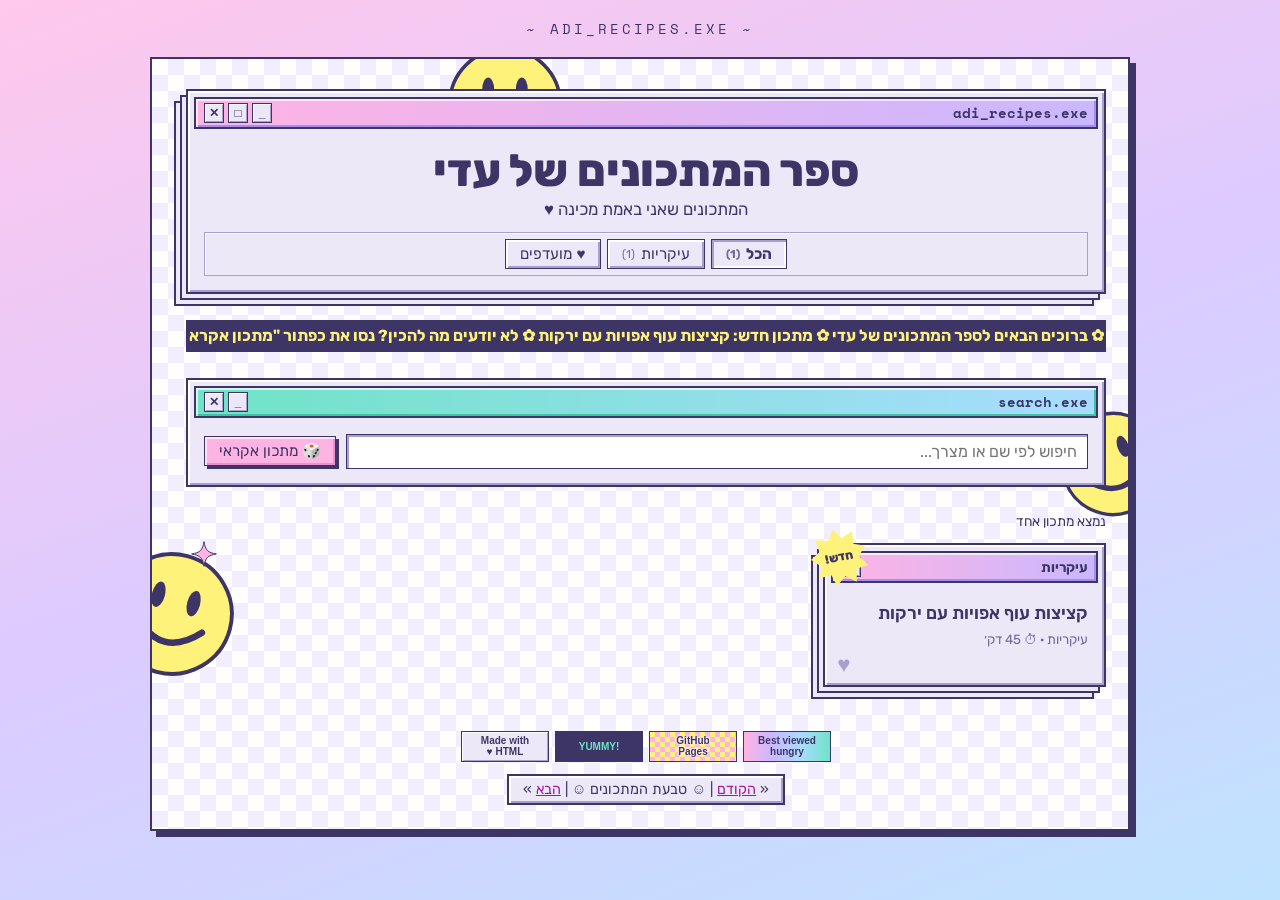
==== index.html @ 1f5fa483 "Initial recipe site: retro pastel style, search, categories, favorites Co-authored-by: Copilot <2235" ====
<!DOCTYPE html>
<html lang="he" dir="rtl">
<head>
<meta charset="UTF-8">
<meta name="viewport" content="width=device-width, initial-scale=1">
<title>ספר המתכונים של עדי</title>
<meta name="description" content="המתכונים שאני באמת מכינה">
<link rel="icon" href="data:image/svg+xml,<svg xmlns='http://www.w3.org/2000/svg' viewBox='0 0 100 100'><text y='.9em' font-size='90'>☺</text></svg>">
<link rel="preconnect" href="https://fonts.googleapis.com">
<link rel="preconnect" href="https://fonts.gstatic.com" crossorigin>
<link href="https://fonts.googleapis.com/css2?family=Space+Mono:wght@400;700&family=Rubik:wght@400;600;800&display=swap" rel="stylesheet">
<link rel="stylesheet" href="assets/style.css">
</head>
<body data-page="home">
<svg width="0" height="0" style="position:absolute" aria-hidden="true">
  <symbol id="smile" viewBox="0 0 100 100">
    <circle cx="50" cy="50" r="46" fill="#fff27a" stroke="#3d3566" stroke-width="3"/>
    <ellipse cx="36" cy="38" rx="5" ry="10" fill="#3d3566"/>
    <ellipse cx="64" cy="38" rx="5" ry="10" fill="#3d3566"/>
    <path d="M24 58 Q50 86 76 58" fill="none" stroke="#3d3566" stroke-width="5" stroke-linecap="round"/>
  </symbol>
  <symbol id="star4" viewBox="0 0 40 40"><path d="M20 1 C22 14 26 18 39 20 C26 22 22 26 20 39 C18 26 14 22 1 20 C14 18 18 14 20 1Z"/></symbol>
</svg>

<p class="page-title" dir="ltr">~ ADI_RECIPES.EXE ~</p>
<div class="desktop">
  <svg class="smiley s1" aria-hidden="true"><use href="#smile"/></svg>
  <svg class="smiley s2" aria-hidden="true"><use href="#smile"/></svg>
  <svg class="smiley s3" aria-hidden="true"><use href="#smile"/></svg>
  <svg class="star t1" aria-hidden="true"><use href="#star4"/></svg>
  <svg class="star t2" aria-hidden="true"><use href="#star4"/></svg>

  <header class="win stack site-header">
    <div class="titlebar"><span class="t" dir="ltr">adi_recipes.exe</span><div class="ctl" aria-hidden="true"><span>_</span><span>□</span><span>✕</span></div></div>
    <div class="content">
      <h1><a href="index.html">ספר המתכונים של עדי</a></h1>
      <p>המתכונים שאני באמת מכינה ♥</p>
      <nav class="menu" id="menu" aria-label="קטגוריות"></nav>
    </div>
  </header>

  <div class="marquee" id="marquee" aria-hidden="true"><span></span></div>

  <main>
    <div class="win">
      <div class="titlebar mint"><span class="t" dir="ltr">search.exe</span><div class="ctl" aria-hidden="true"><span>_</span><span>✕</span></div></div>
      <div class="content toolbar">
        <input type="search" id="search" placeholder="חיפוש לפי שם או מצרך..." aria-label="חיפוש מתכון">
        <button class="btn pink" id="random" type="button">🎲 מתכון אקראי</button>
      </div>
    </div>
    <p class="status" id="status" role="status"></p>
    <div class="grid" id="grid"></div>
  </main>

  <footer class="site-footer">
    <div class="buttons88" dir="ltr" aria-hidden="true">
      <div class="b88 a">Made with<br>♥ HTML</div>
      <div class="b88 b">YUMMY!</div>
      <div class="b88 c">GitHub<br>Pages</div>
      <div class="b88 d">Best viewed<br>hungry</div>
    </div>
    <div class="webring" id="webring"></div>
  </footer>
</div>

<script src="data/recipes.js"></script>
<script src="assets/app.js"></script>
</body>
</html>
---- assets/style.css ----
:root {
  --ink: #3d3566;
  --win: #ece8f7;
  --hi: #ffffff;
  --lo: #a99fcf;
  --pink: #ffb3e3;
  --pink-d: #ee8fd0;
  --lav: #c9b8ff;
  --lav-d: #a48ff0;
  --mint: #6fe3c6;
  --mint-d: #3fc4a3;
  --sky: #a9dcff;
  --sun: #fff27a;
  --sun-d: #e6d43a;
  --hot: #ff5fc8;
  --line: 2px solid var(--ink);
  --bevel: inset 2px 2px 0 var(--hi), inset -2px -2px 0 var(--lo);
  --bevel-in: inset 2px 2px 0 var(--lo), inset -2px -2px 0 var(--hi);
}

* { box-sizing: border-box; }

body {
  margin: 0;
  color: var(--ink);
  font-family: "Rubik", sans-serif;
  background: linear-gradient(160deg, #ffc8ec, #dccbff 50%, #bfe3ff) fixed;
  overflow-x: hidden;
}

a { color: #a0179a; }
button { font-family: inherit; }

.page-title, [dir="ltr"], .b88 { font-family: "Space Mono", monospace; }
.page-title { text-align: center; color: var(--ink); letter-spacing: 3px; margin: 18px 0 0; font-size: .9em; }

.desktop {
  position: relative; max-width: 980px; margin: 18px auto 30px; padding: 30px 22px 10px 34px;
  background: repeating-conic-gradient(#f3eeff 0 25%, #ffffff 0 50%) 0 0 / 32px 32px;
  border: var(--line);
  box-shadow: 6px 6px 0 var(--ink);
  overflow: hidden;
}

/* decorations */
.smiley { position: absolute; z-index: 0; pointer-events: none; }
.smiley.s1 { width: 120px; top: -30px; left: 30%; }
.smiley.s2 { width: 110px; top: 330px; right: -40px; transform: rotate(-20deg); }
.smiley.s3 { width: 130px; bottom: 140px; left: -45px; transform: rotate(15deg); }
.star { position: absolute; z-index: 0; pointer-events: none; fill: var(--sun); stroke: var(--ink); stroke-width: 1.5px; }
.star.t1 { width: 38px; top: 14px; right: 6%; }
.star.t2 { width: 26px; top: 420px; left: 4%; fill: var(--pink); }

/* windows */
.win {
  position: relative; z-index: 1; background: var(--win); border: var(--line);
  box-shadow: var(--bevel); margin-bottom: 26px;
}
.win.stack {
  box-shadow: var(--bevel),
    -6px 6px 0 -2px var(--win), -6px 6px 0 0 var(--ink),
    -12px 12px 0 -2px var(--win), -12px 12px 0 0 var(--ink);
}
.titlebar {
  display: flex; align-items: center; gap: 6px; margin: 6px; padding: 4px 8px; min-height: 28px;
  background: linear-gradient(90deg, var(--pink), var(--lav));
  border: var(--line);
  box-shadow: inset 2px 2px 0 rgba(255,255,255,.7), inset -2px -2px 0 var(--lav-d);
  font-weight: bold; font-size: .85em;
}
.titlebar.mint { background: linear-gradient(90deg, var(--mint), var(--sky)); box-shadow: inset 2px 2px 0 rgba(255,255,255,.7), inset -2px -2px 0 var(--mint-d); }
.titlebar.sun { background: linear-gradient(90deg, var(--sun), var(--pink)); box-shadow: inset 2px 2px 0 rgba(255,255,255,.7), inset -2px -2px 0 var(--sun-d); }
.titlebar .t { flex: 1; overflow: hidden; white-space: nowrap; text-overflow: ellipsis; text-align: right; }
.ctl { display: flex; gap: 4px; }
.ctl span {
  width: 20px; height: 20px; display: flex; align-items: center; justify-content: center;
  background: var(--win); border: 1.5px solid var(--ink);
  font: bold 12px/1 Arial, sans-serif; box-shadow: inset 1px 1px 0 #fff, inset -1px -1px 0 var(--lo);
}
.content { padding: 10px 16px 16px; }

/* header */
.site-header .content { text-align: center; padding-top: 4px; }
.site-header h1 { margin: 6px 0 2px; font: 800 2.8em/1.15 "Rubik", sans-serif; }
.site-header h1 a { color: inherit; text-decoration: none; }
.site-header p { margin: 0 0 12px; font-size: 1.05em; }
.site-header.compact h1 { font-size: 1.9em; }
.site-header.compact p { display: none; }

nav.menu {
  display: flex; gap: 6px; flex-wrap: wrap; justify-content: center;
  padding: 6px; border: 1.5px solid var(--lo); box-shadow: inset 1px 1px 0 #fff;
}

/* buttons */
.btn, nav.menu a {
  font-size: .95em; color: var(--ink); text-decoration: none; cursor: pointer;
  padding: 5px 14px; background: var(--win); border: 1.5px solid var(--ink);
  box-shadow: var(--bevel); display: inline-flex; align-items: center; gap: 6px;
}
nav.menu a.on, nav.menu a[aria-current], .btn:active, .btn[aria-pressed="true"] {
  box-shadow: var(--bevel-in); font-weight: bold;
}
nav.menu a .count { font-size: .75em; opacity: .7; }
.btn.pink { background: var(--pink); box-shadow: inset 2px 2px 0 #ffe0f4, inset -2px -2px 0 var(--pink-d), 3px 3px 0 var(--ink); }
.btn.mint { background: var(--mint); box-shadow: inset 2px 2px 0 #c9fbee, inset -2px -2px 0 var(--mint-d), 3px 3px 0 var(--ink); }
.btn.sun  { background: var(--sun);  box-shadow: inset 2px 2px 0 #fffbd0, inset -2px -2px 0 var(--sun-d),  3px 3px 0 var(--ink); }
.btn.pink:active, .btn.mint:active, .btn.sun:active { transform: translate(2px, 2px); box-shadow: 1px 1px 0 var(--ink); }
.btn[aria-pressed="true"].mint { background: var(--sun); }
.btn:disabled { opacity: .5; cursor: not-allowed; }
.btn:focus-visible, nav.menu a:focus-visible, .card a:focus-visible { outline: 3px dashed var(--hot); outline-offset: 2px; }

/* marquee */
.marquee {
  position: relative; z-index: 1; height: 2em; overflow: hidden; white-space: nowrap; margin-bottom: 26px;
  background: var(--ink); color: var(--sun); border: var(--line); font-weight: bold;
}
.marquee span { position: absolute; top: .3em; animation: scroll 20s linear infinite; }
@keyframes scroll { from { left: 0; transform: translateX(-100%); } to { left: 100%; transform: translateX(0); } }

/* toolbar */
.toolbar { display: flex; gap: 10px; flex-wrap: wrap; align-items: center; }
.toolbar input {
  flex: 1; min-width: 180px; padding: 7px 10px; font: inherit; background: #fff; color: var(--ink);
  border: 1.5px solid var(--ink); box-shadow: inset 2px 2px 0 var(--lo);
}
.status { margin: 0 0 14px; font-size: .85em; }

/* cards */
.grid { display: grid; grid-template-columns: repeat(auto-fill, minmax(220px, 1fr)); gap: 22px 18px; margin-bottom: 26px; }
.grid .win { margin: 0 0 12px 12px; }
.card .content { min-height: 96px; position: relative; padding-bottom: 34px; }
.card h3 { margin: 4px 0 6px; font: 600 1.1em "Rubik", sans-serif; }
.card h3 a { color: inherit; text-decoration: none; }
.card h3 a::after { content: ""; position: absolute; inset: 0; z-index: 1; }
.card:hover .titlebar { filter: saturate(1.4); }
.card small { color: #6f6699; }
.card.checker .content {
  background: repeating-conic-gradient(var(--pink) 0 25%, var(--mint) 0 50%) 0 0 / 24px 24px;
  margin: 0 6px 6px; border: 1.5px solid var(--ink);
}
.card.checker .content h3, .card.checker .content small { background: #fff; padding: 0 4px; display: inline-block; }
.badge-new {
  position: absolute; top: -16px; left: -14px; z-index: 3; width: 56px; height: 56px;
  display: flex; align-items: center; justify-content: center; transform: rotate(-12deg);
  background: var(--sun); color: var(--ink); font: 800 .75em "Rubik", sans-serif;
  clip-path: polygon(50% 0, 61% 18%, 82% 10%, 80% 32%, 100% 40%, 85% 55%, 98% 75%, 76% 77%, 72% 100%, 54% 86%, 36% 100%, 30% 79%, 8% 80%, 16% 60%, 0 45%, 18% 34%, 14% 12%, 36% 18%);
}
.fav {
  position: absolute; bottom: 4px; left: 8px; z-index: 2; cursor: pointer; font-size: 1.4em; line-height: 1;
  background: none; border: none; color: var(--lo); padding: 4px;
}
.fav[aria-pressed="true"] { color: var(--hot); text-shadow: 0 0 6px var(--pink); }

.empty { text-align: center; padding: 20px; }

/* recipe page */
.recipe h2 { margin: 4px 0 8px; font: 800 1.7em/1.2 "Rubik", sans-serif; }
.recipe-meta { display: flex; gap: 8px; flex-wrap: wrap; margin: 4px 0 12px; }
.recipe-meta span, .recipe-meta a { background: #fff; border: 1.5px solid var(--ink); padding: 2px 10px; font-size: .9em; }
.recipe-actions { display: flex; gap: 10px; flex-wrap: wrap; margin-bottom: 16px; }
.recipe-body { display: grid; grid-template-columns: 1fr 1.4fr; gap: 18px; align-items: start; }
.panel { background: #fff; border: 1.5px solid var(--ink); box-shadow: inset 2px 2px 0 var(--lo); padding: 12px 14px; }
.panel h4 {
  margin: 0 0 10px; padding: 2px 10px; display: inline-block; border: 1.5px solid var(--ink);
  background: var(--mint); box-shadow: 2px 2px 0 var(--ink);
}
.panel.steps h4 { background: var(--pink); }
.panel h5 { margin: 12px 0 4px; font-size: .9em; color: #6f6699; }
.panel h5:first-of-type { margin-top: 0; }
.panel ul { list-style: none; padding: 0; margin: 0; }
.panel li label { display: flex; gap: 8px; align-items: flex-start; padding: 5px 0; cursor: pointer; font-family: "Rubik", sans-serif; }
.panel li input { accent-color: var(--hot); width: 18px; height: 18px; margin: 2px 0 0; flex: none; }
.panel li input:checked + span { text-decoration: line-through; color: var(--lo); }
.panel ol { padding-inline-start: 24px; margin: 0; font-family: "Rubik", sans-serif; line-height: 1.6; }
.panel ol li { margin-bottom: 10px; }
.panel ol li::marker { color: var(--hot); font-weight: 800; }
.panel .reset { margin-top: 10px; font-size: .8em; }
.src { margin-top: 14px; font-size: .9em; }

/* footer */
.site-footer { position: relative; z-index: 1; text-align: center; padding: 6px 0 14px; font-size: .9em; }
.buttons88 { display: flex; gap: 6px; justify-content: center; flex-wrap: wrap; margin-bottom: 12px; }
.b88 {
  width: 88px; height: 31px; border: 1.5px solid var(--ink); font: bold 10px Verdana, sans-serif;
  display: flex; align-items: center; justify-content: center; text-align: center; line-height: 1.1; color: var(--ink);
}
.b88.a { background: var(--win); box-shadow: inset 1px 1px 0 #fff, inset -1px -1px 0 var(--lo); }
.b88.b { background: var(--ink); color: var(--mint); animation: blink 1s steps(2) infinite; }
.b88.c { background: repeating-conic-gradient(var(--pink) 0 25%, var(--sun) 0 50%) 0 0 / 10px 10px; text-shadow: 0 0 3px #fff, 0 0 3px #fff; }
.b88.d { background: linear-gradient(90deg, var(--pink), var(--lav), var(--sky), var(--mint)); }
@keyframes blink { 50% { color: var(--pink); } }
.webring { display: inline-block; background: var(--win); border: var(--line); box-shadow: var(--bevel); padding: 5px 14px; }

/* cursor trail */
.sparkle { position: fixed; pointer-events: none; z-index: 99; font-size: 16px; animation: fade .8s forwards; }
@keyframes fade { to { opacity: 0; transform: translateY(18px) scale(.4); } }

@media (max-width: 640px) {
  .desktop { margin: 0; border: none; box-shadow: none; padding: 20px 12px 6px 24px; }
  .page-title { display: none; }
  .recipe-body { grid-template-columns: 1fr; }
  .site-header h1 { font-size: 2em; }
  .site-header.compact h1 { font-size: 1.5em; }
  .smiley.s1 { width: 80px; top: -20px; left: 4%; }
  .smiley.s2, .smiley.s3, .star.t2 { display: none; }
}

@media (prefers-reduced-motion: reduce) {
  .marquee span { animation: none; position: static; display: block; text-align: center; }
  .b88.b { animation: none; }
}

@media print {
  body { background: #fff; }
  .desktop { border: none; box-shadow: none; background: none; padding: 0; }
  .smiley, .star, .marquee, .site-header, .site-footer, .recipe-actions, .page-title, .ctl, .reset { display: none !important; }
  .win, .win.stack { box-shadow: none; }
}
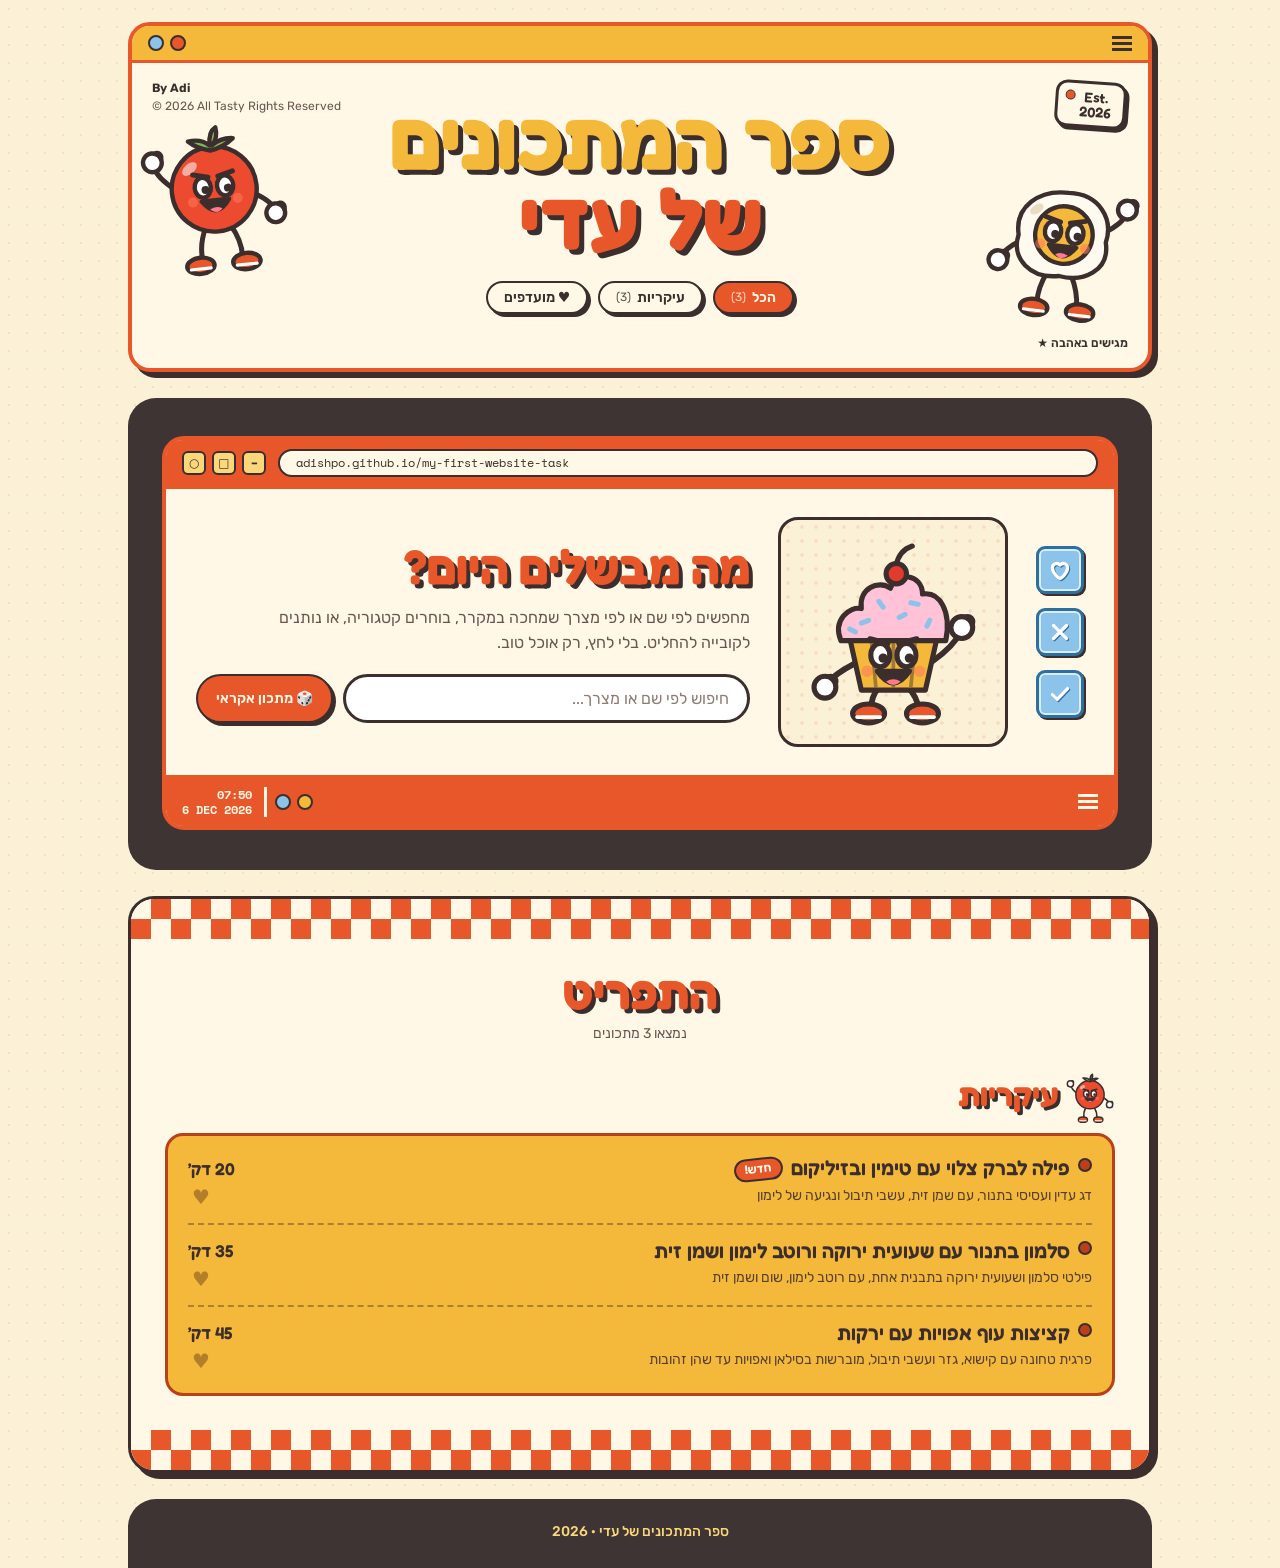
==== commit c3d881cb: "Redesign the site in a retro diner style New palette (cream, orange, mustard, sky blue), rounded win" ====
--- a/index.html
+++ b/index.html
@@ -5,62 +5,79 @@
 <meta name="viewport" content="width=device-width, initial-scale=1">
 <title>ספר המתכונים של עדי</title>
 <meta name="description" content="המתכונים שאני באמת מכינה">
-<link rel="icon" href="data:image/svg+xml,<svg xmlns='http://www.w3.org/2000/svg' viewBox='0 0 100 100'><text y='.9em' font-size='90'>☺</text></svg>">
+<link rel="icon" href="data:image/svg+xml,<svg xmlns='http://www.w3.org/2000/svg' viewBox='0 0 100 100'><text y='.9em' font-size='90'>🍅</text></svg>">
 <link rel="preconnect" href="https://fonts.googleapis.com">
 <link rel="preconnect" href="https://fonts.gstatic.com" crossorigin>
-<link href="https://fonts.googleapis.com/css2?family=Space+Mono:wght@400;700&family=Rubik:wght@400;600;800&display=swap" rel="stylesheet">
+<link href="https://fonts.googleapis.com/css2?family=Fredoka:wght@500;600;700&family=Rubik:wght@400;500;600;700&family=Space+Mono:wght@400;700&display=swap" rel="stylesheet">
 <link rel="stylesheet" href="assets/style.css">
 </head>
 <body data-page="home">
-<svg width="0" height="0" style="position:absolute" aria-hidden="true">
-  <symbol id="smile" viewBox="0 0 100 100">
-    <circle cx="50" cy="50" r="46" fill="#fff27a" stroke="#3d3566" stroke-width="3"/>
-    <ellipse cx="36" cy="38" rx="5" ry="10" fill="#3d3566"/>
-    <ellipse cx="64" cy="38" rx="5" ry="10" fill="#3d3566"/>
-    <path d="M24 58 Q50 86 76 58" fill="none" stroke="#3d3566" stroke-width="5" stroke-linecap="round"/>
-  </symbol>
-  <symbol id="star4" viewBox="0 0 40 40"><path d="M20 1 C22 14 26 18 39 20 C26 22 22 26 20 39 C18 26 14 22 1 20 C14 18 18 14 20 1Z"/></symbol>
-</svg>
+<div class="page">
 
-<p class="page-title" dir="ltr">~ ADI_RECIPES.EXE ~</p>
-<div class="desktop">
-  <svg class="smiley s1" aria-hidden="true"><use href="#smile"/></svg>
-  <svg class="smiley s2" aria-hidden="true"><use href="#smile"/></svg>
-  <svg class="smiley s3" aria-hidden="true"><use href="#smile"/></svg>
-  <svg class="star t1" aria-hidden="true"><use href="#star4"/></svg>
-  <svg class="star t2" aria-hidden="true"><use href="#star4"/></svg>
-
-  <header class="win stack site-header">
-    <div class="titlebar"><span class="t" dir="ltr">adi_recipes.exe</span><div class="ctl" aria-hidden="true"><span>_</span><span>□</span><span>✕</span></div></div>
-    <div class="content">
-      <h1><a href="index.html">ספר המתכונים של עדי</a></h1>
-      <p>המתכונים שאני באמת מכינה ♥</p>
+  <header class="window site-header">
+    <div class="win-bar">
+      <span class="burger" aria-hidden="true"></span>
+      <span class="dots" aria-hidden="true"><i></i><i></i></span>
+    </div>
+    <div class="masthead">
+      <p class="corner tl" dir="ltr"><b>By Adi</b><br>© 2026 All Tasty Rights Reserved</p>
+      <div class="badge-box" dir="ltr" aria-hidden="true">Est.<br>2026</div>
+      <h1 class="brand"><a href="index.html"><span class="t1">ספר המתכונים</span><span class="t2">של עדי</span></a></h1>
       <nav class="menu" id="menu" aria-label="קטגוריות"></nav>
+      <p class="corner br">מגישים באהבה ★</p>
     </div>
   </header>
 
-  <div class="marquee" id="marquee" aria-hidden="true"><span></span></div>
-
-  <main>
-    <div class="win">
-      <div class="titlebar mint"><span class="t" dir="ltr">search.exe</span><div class="ctl" aria-hidden="true"><span>_</span><span>✕</span></div></div>
-      <div class="content toolbar">
-        <input type="search" id="search" placeholder="חיפוש לפי שם או מצרך..." aria-label="חיפוש מתכון">
-        <button class="btn pink" id="random" type="button">🎲 מתכון אקראי</button>
+  <section class="band-dark" aria-label="חיפוש">
+    <div class="window">
+      <div class="win-bar orange">
+        <span class="pill-url" dir="ltr">adishpo.github.io/my-first-website-task</span>
+        <span class="sq" aria-hidden="true"><i>–</i><i>□</i><i>○</i></span>
+      </div>
+      <div class="hero">
+        <div class="tools">
+          <button class="tool" id="tool-favs" type="button" title="המועדפים שלי" aria-label="המועדפים שלי">
+            <svg viewBox="0 0 24 24" aria-hidden="true"><path d="M12 20s-7-4.4-7-10a4 4 0 0 1 7-2.6A4 4 0 0 1 19 10c0 5.6-7 10-7 10Z"/></svg>
+          </button>
+          <button class="tool" id="tool-clear" type="button" title="ניקוי החיפוש" aria-label="ניקוי החיפוש">
+            <svg viewBox="0 0 24 24" aria-hidden="true"><path d="M6 6l12 12M18 6L6 18"/></svg>
+          </button>
+          <button class="tool" id="tool-all" type="button" title="כל המתכונים" aria-label="כל המתכונים">
+            <svg viewBox="0 0 24 24" aria-hidden="true"><path d="M5 12.5l4.5 4.5L19 7"/></svg>
+          </button>
+        </div>
+        <div class="hero-pic" id="hero-pic"></div>
+        <div class="hero-text">
+          <h2 class="t-1">מה מבשלים היום?</h2>
+          <p>מחפשים לפי שם או לפי מצרך שמחכה במקרר, בוחרים קטגוריה, או נותנים לקובייה להחליט. בלי לחץ, רק אוכל טוב.</p>
+          <div class="search-row">
+            <input type="search" id="search" placeholder="חיפוש לפי שם או מצרך..." aria-label="חיפוש מתכון">
+            <button class="pill-btn orange" id="random" type="button">🎲 מתכון אקראי</button>
+          </div>
+        </div>
+      </div>
+      <div class="win-foot">
+        <span class="burger" aria-hidden="true"></span>
+        <span class="dots" aria-hidden="true"><i></i><i></i></span>
+        <span class="clock" id="clock" dir="ltr"></span>
       </div>
     </div>
-    <p class="status" id="status" role="status"></p>
-    <div class="grid" id="grid"></div>
-  </main>
+  </section>
+
+  <section class="menu-sheet" aria-label="המתכונים">
+    <div class="checker" aria-hidden="true"></div>
+    <div class="menu-body">
+      <div class="menu-head">
+        <h2 class="t-1">התפריט</h2>
+        <p class="status" id="status" role="status"></p>
+      </div>
+      <div class="menu-cols" id="grid"></div>
+    </div>
+    <div class="checker" aria-hidden="true"></div>
+  </section>
 
   <footer class="site-footer">
-    <div class="buttons88" dir="ltr" aria-hidden="true">
-      <div class="b88 a">Made with<br>♥ HTML</div>
-      <div class="b88 b">YUMMY!</div>
-      <div class="b88 c">GitHub<br>Pages</div>
-      <div class="b88 d">Best viewed<br>hungry</div>
-    </div>
-    <div class="webring" id="webring"></div>
+    <p class="foot-note">ספר המתכונים של עדי · 2026</p>
   </footer>
 </div>
 
--- a/assets/style.css
+++ b/assets/style.css
@@ -1,219 +1,348 @@
 :root {
-  --ink: #3d3566;
-  --win: #ece8f7;
-  --hi: #ffffff;
-  --lo: #a99fcf;
-  --pink: #ffb3e3;
-  --pink-d: #ee8fd0;
-  --lav: #c9b8ff;
-  --lav-d: #a48ff0;
-  --mint: #6fe3c6;
-  --mint-d: #3fc4a3;
-  --sky: #a9dcff;
-  --sun: #fff27a;
-  --sun-d: #e6d43a;
-  --hot: #ff5fc8;
-  --line: 2px solid var(--ink);
-  --bevel: inset 2px 2px 0 var(--hi), inset -2px -2px 0 var(--lo);
-  --bevel-in: inset 2px 2px 0 var(--lo), inset -2px -2px 0 var(--hi);
+  /* color */
+  --cream: #fbf1d7;
+  --paper: #fff8e7;
+  --ink: #3b2e2c;
+  --brown: #3d3433;
+  --muted: #6b5550;
+  --orange: #e8572a;
+  --orange-d: #b9401b;
+  --mustard: #f4b83a;
+  --mustard-l: #fbd77b;
+  --sky: #8cc3ea;
+  --sky-d: #2f6f9f;
+  --red: #e23b2e;
+
+  /* typefaces */
+  --display: "Fredoka", "Rubik", sans-serif;   /* headings */
+  --body: "Rubik", system-ui, sans-serif;      /* text and UI */
+  --mono: "Space Mono", ui-monospace, monospace; /* decorative Latin only */
+
+  /* type scale — every size on the site comes from here (16px base) */
+  --fs-brand: clamp(2.75rem, 7vw, 5.25rem); /* site name on the home page */
+  --fs-1: clamp(2rem, 4.5vw, 3rem);        /* page / top section titles */
+  --fs-2: clamp(1.5rem, 3vw, 2rem);        /* section titles */
+  --fs-3: 1.25rem;                         /* item titles (dish names) */
+  --fs-4: 1.0625rem;                       /* small headings, emphasis */
+  --fs-body: 1rem;                         /* reading text */
+  --fs-sm: .875rem;                        /* secondary text, buttons, labels */
+  --fs-xs: .75rem;                         /* captions, decorative chrome */
+
+  --lh-tight: 1.1;
+  --lh-head: 1.2;
+  --lh-body: 1.6;
+  --lh-sm: 1.5;
 }
 
 * { box-sizing: border-box; }
+
+html { -webkit-text-size-adjust: 100%; }
 
 body {
   margin: 0;
   color: var(--ink);
-  font-family: "Rubik", sans-serif;
-  background: linear-gradient(160deg, #ffc8ec, #dccbff 50%, #bfe3ff) fixed;
+  font: 400 var(--fs-body)/var(--lh-body) var(--body);
+  background: var(--cream) radial-gradient(rgba(232, 87, 42, .12) 1.2px, transparent 1.5px) 0 0 / 18px 18px;
   overflow-x: hidden;
 }
 
-a { color: #a0179a; }
-button { font-family: inherit; }
-
-.page-title, [dir="ltr"], .b88 { font-family: "Space Mono", monospace; }
-.page-title { text-align: center; color: var(--ink); letter-spacing: 3px; margin: 18px 0 0; font-size: .9em; }
-
-.desktop {
-  position: relative; max-width: 980px; margin: 18px auto 30px; padding: 30px 22px 10px 34px;
-  background: repeating-conic-gradient(#f3eeff 0 25%, #ffffff 0 50%) 0 0 / 32px 32px;
-  border: var(--line);
+h1, h2, h3, h4 { margin: 0; font-family: var(--display); font-weight: 700; line-height: var(--lh-head); text-wrap: balance; }
+p { margin: 0; text-wrap: pretty; }
+a { color: var(--orange-d); }
+button, input { font: inherit; }
+a:focus-visible, button:focus-visible, input:focus-visible { outline: 3px dashed var(--orange-d); outline-offset: 3px; }
+
+.page { max-width: 1060px; margin: 0 auto; padding: 22px 18px 0; }
+
+/* heading levels — one look per level, used everywhere */
+.t-1 { font-size: var(--fs-1); line-height: var(--lh-tight); color: var(--orange); text-shadow: 4px 4px 0 var(--ink); }
+.t-2 { font-size: var(--fs-2); line-height: var(--lh-tight); color: var(--orange); text-shadow: 3px 3px 0 var(--ink); }
+.t-3 { font-size: var(--fs-3); font-weight: 600; color: var(--ink); }
+.t-4 { font-size: var(--fs-4); font-weight: 600; color: var(--ink); }
+
+/* ---------- shared pieces ---------- */
+.window {
+  position: relative; background: var(--paper);
+  border: 4px solid var(--orange); border-radius: 22px;
   box-shadow: 6px 6px 0 var(--ink);
-  overflow: hidden;
-}
-
-/* decorations */
-.smiley { position: absolute; z-index: 0; pointer-events: none; }
-.smiley.s1 { width: 120px; top: -30px; left: 30%; }
-.smiley.s2 { width: 110px; top: 330px; right: -40px; transform: rotate(-20deg); }
-.smiley.s3 { width: 130px; bottom: 140px; left: -45px; transform: rotate(15deg); }
-.star { position: absolute; z-index: 0; pointer-events: none; fill: var(--sun); stroke: var(--ink); stroke-width: 1.5px; }
-.star.t1 { width: 38px; top: 14px; right: 6%; }
-.star.t2 { width: 26px; top: 420px; left: 4%; fill: var(--pink); }
-
-/* windows */
-.win {
-  position: relative; z-index: 1; background: var(--win); border: var(--line);
-  box-shadow: var(--bevel); margin-bottom: 26px;
-}
-.win.stack {
-  box-shadow: var(--bevel),
-    -6px 6px 0 -2px var(--win), -6px 6px 0 0 var(--ink),
-    -12px 12px 0 -2px var(--win), -12px 12px 0 0 var(--ink);
-}
-.titlebar {
-  display: flex; align-items: center; gap: 6px; margin: 6px; padding: 4px 8px; min-height: 28px;
-  background: linear-gradient(90deg, var(--pink), var(--lav));
-  border: var(--line);
-  box-shadow: inset 2px 2px 0 rgba(255,255,255,.7), inset -2px -2px 0 var(--lav-d);
-  font-weight: bold; font-size: .85em;
-}
-.titlebar.mint { background: linear-gradient(90deg, var(--mint), var(--sky)); box-shadow: inset 2px 2px 0 rgba(255,255,255,.7), inset -2px -2px 0 var(--mint-d); }
-.titlebar.sun { background: linear-gradient(90deg, var(--sun), var(--pink)); box-shadow: inset 2px 2px 0 rgba(255,255,255,.7), inset -2px -2px 0 var(--sun-d); }
-.titlebar .t { flex: 1; overflow: hidden; white-space: nowrap; text-overflow: ellipsis; text-align: right; }
-.ctl { display: flex; gap: 4px; }
-.ctl span {
-  width: 20px; height: 20px; display: flex; align-items: center; justify-content: center;
-  background: var(--win); border: 1.5px solid var(--ink);
-  font: bold 12px/1 Arial, sans-serif; box-shadow: inset 1px 1px 0 #fff, inset -1px -1px 0 var(--lo);
-}
-.content { padding: 10px 16px 16px; }
-
-/* header */
-.site-header .content { text-align: center; padding-top: 4px; }
-.site-header h1 { margin: 6px 0 2px; font: 800 2.8em/1.15 "Rubik", sans-serif; }
-.site-header h1 a { color: inherit; text-decoration: none; }
-.site-header p { margin: 0 0 12px; font-size: 1.05em; }
-.site-header.compact h1 { font-size: 1.9em; }
-.site-header.compact p { display: none; }
-
-nav.menu {
-  display: flex; gap: 6px; flex-wrap: wrap; justify-content: center;
-  padding: 6px; border: 1.5px solid var(--lo); box-shadow: inset 1px 1px 0 #fff;
-}
-
-/* buttons */
-.btn, nav.menu a {
-  font-size: .95em; color: var(--ink); text-decoration: none; cursor: pointer;
-  padding: 5px 14px; background: var(--win); border: 1.5px solid var(--ink);
-  box-shadow: var(--bevel); display: inline-flex; align-items: center; gap: 6px;
-}
-nav.menu a.on, nav.menu a[aria-current], .btn:active, .btn[aria-pressed="true"] {
-  box-shadow: var(--bevel-in); font-weight: bold;
-}
-nav.menu a .count { font-size: .75em; opacity: .7; }
-.btn.pink { background: var(--pink); box-shadow: inset 2px 2px 0 #ffe0f4, inset -2px -2px 0 var(--pink-d), 3px 3px 0 var(--ink); }
-.btn.mint { background: var(--mint); box-shadow: inset 2px 2px 0 #c9fbee, inset -2px -2px 0 var(--mint-d), 3px 3px 0 var(--ink); }
-.btn.sun  { background: var(--sun);  box-shadow: inset 2px 2px 0 #fffbd0, inset -2px -2px 0 var(--sun-d),  3px 3px 0 var(--ink); }
-.btn.pink:active, .btn.mint:active, .btn.sun:active { transform: translate(2px, 2px); box-shadow: 1px 1px 0 var(--ink); }
-.btn[aria-pressed="true"].mint { background: var(--sun); }
-.btn:disabled { opacity: .5; cursor: not-allowed; }
-.btn:focus-visible, nav.menu a:focus-visible, .card a:focus-visible { outline: 3px dashed var(--hot); outline-offset: 2px; }
-
-/* marquee */
-.marquee {
-  position: relative; z-index: 1; height: 2em; overflow: hidden; white-space: nowrap; margin-bottom: 26px;
-  background: var(--ink); color: var(--sun); border: var(--line); font-weight: bold;
-}
-.marquee span { position: absolute; top: .3em; animation: scroll 20s linear infinite; }
-@keyframes scroll { from { left: 0; transform: translateX(-100%); } to { left: 100%; transform: translateX(0); } }
-
-/* toolbar */
-.toolbar { display: flex; gap: 10px; flex-wrap: wrap; align-items: center; }
-.toolbar input {
-  flex: 1; min-width: 180px; padding: 7px 10px; font: inherit; background: #fff; color: var(--ink);
-  border: 1.5px solid var(--ink); box-shadow: inset 2px 2px 0 var(--lo);
-}
-.status { margin: 0 0 14px; font-size: .85em; }
-
-/* cards */
-.grid { display: grid; grid-template-columns: repeat(auto-fill, minmax(220px, 1fr)); gap: 22px 18px; margin-bottom: 26px; }
-.grid .win { margin: 0 0 12px 12px; }
-.card .content { min-height: 96px; position: relative; padding-bottom: 34px; }
-.card h3 { margin: 4px 0 6px; font: 600 1.1em "Rubik", sans-serif; }
-.card h3 a { color: inherit; text-decoration: none; }
-.card h3 a::after { content: ""; position: absolute; inset: 0; z-index: 1; }
-.card:hover .titlebar { filter: saturate(1.4); }
-.card small { color: #6f6699; }
-.card.checker .content {
-  background: repeating-conic-gradient(var(--pink) 0 25%, var(--mint) 0 50%) 0 0 / 24px 24px;
-  margin: 0 6px 6px; border: 1.5px solid var(--ink);
-}
-.card.checker .content h3, .card.checker .content small { background: #fff; padding: 0 4px; display: inline-block; }
+  margin-bottom: 26px;
+}
+.win-bar, .win-foot {
+  display: flex; align-items: center; gap: 12px; padding: 9px 16px;
+  background: var(--mustard);
+}
+.win-bar { border-bottom: 3px solid var(--orange); border-radius: 17px 17px 0 0; }
+.win-bar .dots, .win-foot .dots { margin-inline-start: auto; }
+.site-header { margin-bottom: 26px; }
+.win-bar.orange, .win-foot { background: var(--orange); border-color: var(--orange); }
+.win-foot { border-top: 3px solid var(--orange); border-radius: 0 0 17px 17px; }
+
+.burger {
+  flex: none; width: 20px; height: 15px;
+  background:
+    linear-gradient(var(--ink) 0 0) top / 100% 3px no-repeat,
+    linear-gradient(var(--ink) 0 0) center / 100% 3px no-repeat,
+    linear-gradient(var(--ink) 0 0) bottom / 100% 3px no-repeat;
+}
+.win-foot .burger {
+  background:
+    linear-gradient(var(--paper) 0 0) top / 100% 3px no-repeat,
+    linear-gradient(var(--paper) 0 0) center / 100% 3px no-repeat,
+    linear-gradient(var(--paper) 0 0) bottom / 100% 3px no-repeat;
+}
+.pill-url {
+  flex: 1; min-width: 0; background: var(--paper); border: 2.5px solid var(--ink); border-radius: 999px;
+  padding: 3px 16px; font: 500 var(--fs-xs)/var(--lh-sm) var(--body);
+  white-space: nowrap; overflow: hidden; text-overflow: ellipsis;
+}
+.pill-url[dir="ltr"] { font-family: var(--mono); font-weight: 400; }
+.dots { display: flex; gap: 6px; flex: none; }
+.dots i { width: 16px; height: 16px; border-radius: 50%; border: 2.5px solid var(--ink); background: var(--orange); }
+.dots i + i { background: var(--sky); }
+.win-foot .dots i:first-child { background: var(--mustard); }
+.sq { display: flex; gap: 6px; flex: none; }
+.sq i {
+  width: 24px; height: 24px; display: grid; place-items: center; font: 700 var(--fs-xs)/1 var(--body); font-style: normal;
+  background: var(--mustard-l); border: 2.5px solid var(--ink); border-radius: 6px;
+}
+.clock {
+  flex: none; color: var(--paper); font: 700 var(--fs-xs)/1.25 var(--mono); text-align: right; font-variant-numeric: tabular-nums;
+  border-inline-end: 3px solid var(--paper); padding-inline-end: 12px; margin-inline-end: -4px;
+}
+
+.pill-btn, nav.menu a {
+  display: inline-flex; align-items: center; gap: 6px; cursor: pointer; text-decoration: none;
+  padding: 6px 18px; border: 2.5px solid var(--ink); border-radius: 999px;
+  background: var(--paper); color: var(--ink); font: 600 var(--fs-sm)/var(--lh-sm) var(--body);
+  box-shadow: 3px 3px 0 var(--ink); transition: background .15s;
+}
+.pill-btn:hover, nav.menu a:hover { background: var(--mustard-l); }
+.pill-btn:active, nav.menu a:active { transform: translate(2px, 2px); box-shadow: 1px 1px 0 var(--ink); }
+.pill-btn.orange { background: var(--orange); color: var(--paper); }
+.pill-btn.orange:hover { background: var(--orange-d); }
+.pill-btn.mustard { background: var(--mustard); }
+.pill-btn.sky { background: var(--sky); }
+.pill-btn[aria-pressed="true"] { background: var(--red); color: var(--paper); }
+.pill-btn.sky[aria-pressed="true"] { background: var(--mustard); color: var(--ink); }
+.pill-btn:disabled { opacity: .5; cursor: not-allowed; }
+.pill-btn.small { padding: 3px 14px; box-shadow: 2px 2px 0 var(--ink); }
+
+.checker {
+  height: 40px;
+  background: repeating-conic-gradient(var(--orange) 0 25%, var(--paper) 0 50%) 0 0 / 40px 40px;
+}
+.checker.solo { border: 3px solid var(--ink); border-radius: 14px; margin: 6px 0 26px; }
+
+/* ---------- header ---------- */
+.masthead { position: relative; padding: 30px 170px 54px; text-align: center; }
+.brand { margin: 6px 0 22px; line-height: .95; }
+.brand a { text-decoration: none; display: inline-block; }
+.brand span { display: block; font-family: var(--display); font-weight: 700; font-size: var(--fs-brand); text-shadow: 5px 5px 0 var(--ink); }
+.brand .t1 { color: var(--mustard); }
+.brand .t2 { color: var(--orange); }
+
+.corner { position: absolute; font: 400 var(--fs-xs)/var(--lh-sm) var(--body); color: var(--muted); }
+.corner b { font-weight: 700; color: var(--ink); }
+.corner.tl { top: 16px; left: 20px; text-align: left; }
+.corner.bl { bottom: 16px; left: 20px; text-align: left; }
+.corner.br { bottom: 16px; right: 20px; font-weight: 600; color: var(--ink); }
+.badge-box {
+  position: absolute; top: 18px; right: 22px; padding: 6px 12px 6px 22px;
+  border: 3px solid var(--ink); border-radius: 12px; background: var(--paper);
+  font: 600 var(--fs-sm)/1.05 var(--display); text-align: center; color: var(--ink);
+  box-shadow: 3px 3px 0 var(--ink); transform: rotate(4deg);
+}
+.badge-box::before {
+  content: ""; position: absolute; left: 7px; top: 7px; width: 8px; height: 8px;
+  border-radius: 50%; background: var(--orange); border: 1.5px solid var(--ink);
+}
+
+nav.menu { display: flex; gap: 10px; flex-wrap: wrap; justify-content: center; }
+nav.menu a { padding: 4px 16px; }
+nav.menu a[aria-current] { background: var(--orange); color: var(--paper); }
+nav.menu a .count { font-size: var(--fs-xs); font-weight: 400; opacity: .8; }
+
+.mascot { position: absolute; z-index: 2; pointer-events: none; overflow: visible; }
+.m-left  { width: 150px; left: 8px; top: 46px; --r: -6deg; transform: rotate(var(--r)); animation: bob 3.2s ease-in-out infinite; }
+.m-right { width: 150px; right: 10px; top: 92px; --r: 7deg; transform: rotate(var(--r)); animation: bob 3.2s ease-in-out -1.6s infinite; }
+@keyframes bob { 50% { transform: translateY(-7px) rotate(var(--r)); } }
+
+/* recipe pages: the site name steps down below the recipe title */
+.site-header.compact .masthead { padding: 22px 140px 22px; }
+.site-header.compact .badge-box { display: none; }
+.site-header.compact .brand { margin-bottom: 16px; line-height: var(--lh-tight); }
+.site-header.compact .brand span { display: inline; font-size: var(--fs-2); text-shadow: 3px 3px 0 var(--ink); }
+.site-header.compact .m-left, .site-header.compact .m-right { width: 96px; top: 14px; }
+
+/* ---------- home hero ---------- */
+.band-dark { background: var(--brown); border-radius: 28px; padding: 38px 34px 14px; margin-bottom: 26px; }
+.band-dark .window { box-shadow: none; }
+.hero { display: grid; grid-template-columns: auto 230px 1fr; gap: 28px; align-items: center; padding: 28px 30px; }
+.tools { display: flex; flex-direction: column; gap: 14px; }
+.tool {
+  width: 48px; height: 48px; display: grid; place-items: center; cursor: pointer; padding: 0;
+  background: var(--sky); border: 3px solid var(--sky-d); border-radius: 9px;
+  box-shadow: inset 0 0 0 2px #d9eefc, 2px 2px 0 var(--ink);
+}
+.tool svg { width: 26px; height: 26px; fill: none; stroke: #fff; stroke-width: 3; stroke-linecap: round; stroke-linejoin: round; filter: drop-shadow(1px 1px 0 var(--sky-d)); }
+.tool:hover { background: #a7d3f2; }
+.tool[aria-pressed="true"] { background: var(--orange); border-color: var(--orange-d); box-shadow: inset 0 0 0 2px #ffb59c, 2px 2px 0 var(--ink); }
+.hero-pic {
+  aspect-ratio: 1; display: grid; place-items: center; overflow: hidden;
+  background: var(--cream) radial-gradient(rgba(232, 87, 42, .14) 1.5px, transparent 1.8px) 0 0 / 14px 14px;
+  border: 3px solid var(--ink); border-radius: 20px;
+}
+.hero-pic svg { width: 78%; height: auto; overflow: visible; animation: bob 3s ease-in-out infinite; --r: 0deg; }
+.hero-text h2 { margin-bottom: 12px; }
+.hero-text p { margin-bottom: 18px; color: var(--muted); max-width: 52ch; }
+.search-row { display: flex; gap: 10px; flex-wrap: wrap; }
+.search-row input {
+  flex: 1; min-width: 190px; padding: 9px 18px; font-size: var(--fs-body); color: var(--ink);
+  background: #fff; border: 3px solid var(--ink); border-radius: 999px;
+}
+.search-row input::placeholder { color: #8f7b74; }
+
+/* ---------- menu board ---------- */
+.menu-sheet {
+  background: var(--paper); border: 3px solid var(--ink); border-radius: 26px; overflow: hidden;
+  box-shadow: 6px 6px 0 var(--ink); margin-bottom: 26px;
+}
+.menu-body { padding: 26px 34px 34px; }
+.menu-head { text-align: center; margin-bottom: 24px; }
+.menu-head h2 { margin-bottom: 6px; }
+.status { font: 400 var(--fs-sm)/var(--lh-sm) var(--body); color: var(--muted); }
+.menu-cols { display: grid; grid-template-columns: repeat(auto-fit, minmax(300px, 1fr)); gap: 32px 46px; align-items: start; }
+
+.cat-sec h3 { display: flex; align-items: center; gap: 6px; margin-bottom: 12px; }
+.cat-sec h3 svg { width: 50px; height: auto; flex: none; overflow: visible; margin-bottom: -6px; }
+.cat-sec.boxed .dishes {
+  background: var(--mustard); border: 3px solid var(--orange-d); border-radius: 18px; padding: 6px 20px;
+}
+
+.dish {
+  position: relative; display: grid; grid-template-columns: 1fr auto; column-gap: 14px; row-gap: 4px;
+  padding: 14px 0; border-bottom: 2.5px solid var(--ink);
+}
+.dish:last-child { border-bottom: none; }
+.cat-sec.boxed .dish { border-bottom-style: dashed; border-color: rgba(59, 46, 44, .4); }
+.cat-sec.boxed .dish:last-child { border-bottom: none; }
+.cat-sec.boxed .dish h4::before {
+  content: ""; display: inline-block; width: 10px; height: 10px; margin-inline-end: 8px; vertical-align: .12em;
+  border-radius: 50%; background: var(--orange-d); border: 2px solid var(--ink);
+}
+.dish h4 a { color: inherit; text-decoration: none; }
+.dish h4 a::after { content: ""; position: absolute; inset: 0; z-index: 1; }
+.dish:hover h4 a { color: var(--orange-d); }
+.cat-sec.boxed .dish:hover h4 a { color: var(--red); }
+.dish p { grid-column: 1; font-size: var(--fs-sm); line-height: var(--lh-sm); color: var(--muted); }
+.cat-sec.boxed .dish p { color: #57402e; }
+.dish .time {
+  grid-column: 2; grid-row: 1; align-self: center; white-space: nowrap; font-variant-numeric: tabular-nums;
+  font: 600 var(--fs-4)/1 var(--display); color: var(--orange-d);
+}
+.cat-sec.boxed .dish .time { color: var(--ink); }
 .badge-new {
-  position: absolute; top: -16px; left: -14px; z-index: 3; width: 56px; height: 56px;
-  display: flex; align-items: center; justify-content: center; transform: rotate(-12deg);
-  background: var(--sun); color: var(--ink); font: 800 .75em "Rubik", sans-serif;
-  clip-path: polygon(50% 0, 61% 18%, 82% 10%, 80% 32%, 100% 40%, 85% 55%, 98% 75%, 76% 77%, 72% 100%, 54% 86%, 36% 100%, 30% 79%, 8% 80%, 16% 60%, 0 45%, 18% 34%, 14% 12%, 36% 18%);
+  display: inline-block; vertical-align: .15em; margin-inline-start: 8px; padding: 1px 9px;
+  background: var(--orange); color: var(--paper); border: 2px solid var(--ink); border-radius: 999px;
+  font: 700 var(--fs-xs)/1.4 var(--body); transform: rotate(-6deg);
 }
 .fav {
-  position: absolute; bottom: 4px; left: 8px; z-index: 2; cursor: pointer; font-size: 1.4em; line-height: 1;
-  background: none; border: none; color: var(--lo); padding: 4px;
-}
-.fav[aria-pressed="true"] { color: var(--hot); text-shadow: 0 0 6px var(--pink); }
-
-.empty { text-align: center; padding: 20px; }
-
-/* recipe page */
-.recipe h2 { margin: 4px 0 8px; font: 800 1.7em/1.2 "Rubik", sans-serif; }
-.recipe-meta { display: flex; gap: 8px; flex-wrap: wrap; margin: 4px 0 12px; }
-.recipe-meta span, .recipe-meta a { background: #fff; border: 1.5px solid var(--ink); padding: 2px 10px; font-size: .9em; }
-.recipe-actions { display: flex; gap: 10px; flex-wrap: wrap; margin-bottom: 16px; }
-.recipe-body { display: grid; grid-template-columns: 1fr 1.4fr; gap: 18px; align-items: start; }
-.panel { background: #fff; border: 1.5px solid var(--ink); box-shadow: inset 2px 2px 0 var(--lo); padding: 12px 14px; }
-.panel h4 {
-  margin: 0 0 10px; padding: 2px 10px; display: inline-block; border: 1.5px solid var(--ink);
-  background: var(--mint); box-shadow: 2px 2px 0 var(--ink);
-}
-.panel.steps h4 { background: var(--pink); }
-.panel h5 { margin: 12px 0 4px; font-size: .9em; color: #6f6699; }
-.panel h5:first-of-type { margin-top: 0; }
+  grid-column: 2; grid-row: 2; justify-self: end; position: relative; z-index: 2;
+  background: none; border: none; cursor: pointer; padding: 2px 4px; font-size: var(--fs-3); line-height: 1; color: #c9b39f;
+}
+.cat-sec.boxed .fav { color: #b27e2a; }
+.fav[aria-pressed="true"] { color: var(--red); }
+
+.empty { grid-column: 1 / -1; text-align: center; padding: 10px 0 20px; font-size: var(--fs-4); font-weight: 500; }
+.empty svg { width: 120px; display: block; margin: 0 auto 8px; overflow: visible; }
+
+/* ---------- recipe page ---------- */
+.recipe .recipe-in { position: relative; padding: 26px 32px 32px; }
+.recipe h1 { margin-bottom: 16px; }
+.recipe-meta { display: flex; gap: 8px; flex-wrap: wrap; margin-bottom: 16px; }
+.recipe-meta span, .recipe-meta a {
+  border: 2.5px solid var(--ink); border-radius: 999px; padding: 2px 14px; font: 500 var(--fs-sm)/var(--lh-sm) var(--body);
+  background: var(--cream); color: var(--ink); text-decoration: none; font-variant-numeric: tabular-nums;
+}
+.recipe-meta a { background: var(--sky); font-weight: 600; }
+.recipe-actions { display: flex; gap: 12px; flex-wrap: wrap; margin-bottom: 30px; }
+.recipe-body { display: grid; grid-template-columns: 1fr 1.4fr; gap: 34px; align-items: start; }
+
+.panel > h2 { margin-bottom: 14px; }
+.ingredients-box { background: var(--mustard); border: 3px solid var(--orange-d); border-radius: 20px; padding: 18px 20px 20px; }
+.ingredients-box h3 { margin: 16px 0 4px; }
+.ingredients-box h3:first-child { margin-top: 0; }
 .panel ul { list-style: none; padding: 0; margin: 0; }
-.panel li label { display: flex; gap: 8px; align-items: flex-start; padding: 5px 0; cursor: pointer; font-family: "Rubik", sans-serif; }
-.panel li input { accent-color: var(--hot); width: 18px; height: 18px; margin: 2px 0 0; flex: none; }
-.panel li input:checked + span { text-decoration: line-through; color: var(--lo); }
-.panel ol { padding-inline-start: 24px; margin: 0; font-family: "Rubik", sans-serif; line-height: 1.6; }
-.panel ol li { margin-bottom: 10px; }
-.panel ol li::marker { color: var(--hot); font-weight: 800; }
-.panel .reset { margin-top: 10px; font-size: .8em; }
-.src { margin-top: 14px; font-size: .9em; }
-
-/* footer */
-.site-footer { position: relative; z-index: 1; text-align: center; padding: 6px 0 14px; font-size: .9em; }
-.buttons88 { display: flex; gap: 6px; justify-content: center; flex-wrap: wrap; margin-bottom: 12px; }
-.b88 {
-  width: 88px; height: 31px; border: 1.5px solid var(--ink); font: bold 10px Verdana, sans-serif;
-  display: flex; align-items: center; justify-content: center; text-align: center; line-height: 1.1; color: var(--ink);
-}
-.b88.a { background: var(--win); box-shadow: inset 1px 1px 0 #fff, inset -1px -1px 0 var(--lo); }
-.b88.b { background: var(--ink); color: var(--mint); animation: blink 1s steps(2) infinite; }
-.b88.c { background: repeating-conic-gradient(var(--pink) 0 25%, var(--sun) 0 50%) 0 0 / 10px 10px; text-shadow: 0 0 3px #fff, 0 0 3px #fff; }
-.b88.d { background: linear-gradient(90deg, var(--pink), var(--lav), var(--sky), var(--mint)); }
-@keyframes blink { 50% { color: var(--pink); } }
-.webring { display: inline-block; background: var(--win); border: var(--line); box-shadow: var(--bevel); padding: 5px 14px; }
-
-/* cursor trail */
-.sparkle { position: fixed; pointer-events: none; z-index: 99; font-size: 16px; animation: fade .8s forwards; }
-@keyframes fade { to { opacity: 0; transform: translateY(18px) scale(.4); } }
-
-@media (max-width: 640px) {
-  .desktop { margin: 0; border: none; box-shadow: none; padding: 20px 12px 6px 24px; }
-  .page-title { display: none; }
+.panel li label { display: flex; gap: 10px; align-items: flex-start; padding: 5px 0; cursor: pointer; line-height: var(--lh-sm); }
+.panel li input { accent-color: var(--orange-d); width: 19px; height: 19px; margin: 2px 0 0; flex: none; }
+.panel li input:checked + span { text-decoration: line-through; opacity: .55; }
+.panel .reset { margin-top: 14px; }
+
+.panel.steps ol { list-style: none; padding: 0; margin: 0; counter-reset: step; max-width: 65ch; }
+.panel.steps ol li {
+  counter-increment: step; display: grid; grid-template-columns: 36px 1fr; gap: 14px; align-items: start;
+  padding: 14px 0; border-bottom: 2.5px solid var(--ink); text-wrap: pretty;
+}
+.panel.steps ol li:first-child { padding-top: 4px; }
+.panel.steps ol li:last-child { border-bottom: none; }
+.panel.steps ol li::before {
+  content: counter(step); width: 34px; height: 34px; display: grid; place-items: center;
+  background: var(--orange); color: var(--paper); border: 2.5px solid var(--ink); border-radius: 50%;
+  font: 700 var(--fs-body)/1 var(--display); box-shadow: 2px 2px 0 var(--ink);
+}
+.src { margin-top: 22px; font-size: var(--fs-sm); color: var(--muted); }
+.src a { font-weight: 600; }
+.recipe-mascot { position: absolute; width: 120px; left: -36px; bottom: -44px; z-index: 2; pointer-events: none; overflow: visible; transform: rotate(-8deg); }
+
+.not-found { text-align: center; padding: 30px 20px; }
+.not-found h1 { margin: 6px 0 18px; }
+.not-found svg { width: 130px; overflow: visible; }
+
+/* ---------- footer ---------- */
+.site-footer {
+  background: var(--brown); border-radius: 28px 28px 0 0; padding: 22px 16px 26px;
+  text-align: center; color: var(--paper);
+}
+.prev-next { display: flex; gap: 12px; justify-content: center; flex-wrap: wrap; margin-bottom: 16px; }
+.prev-next:empty { display: none; }
+.foot-note { font: 500 var(--fs-sm)/var(--lh-sm) var(--body); color: var(--mustard-l); }
+
+/* ---------- small screens ---------- */
+@media (max-width: 760px) {
+  .page { padding: 12px 10px 0; }
+  .masthead { padding: 104px 14px 58px; }
+  .corner.tl, .corner.br { display: none; }
+  .badge-box { top: 16px; right: 16px; }
+  .m-left  { width: 76px; left: 2px; top: 8px; }
+  .m-right { width: 76px; left: 86px; right: auto; top: 12px; }
+  .brand span { text-shadow: 3px 3px 0 var(--ink); }
+  .t-1 { text-shadow: 3px 3px 0 var(--ink); }
+  .t-2 { text-shadow: 2px 2px 0 var(--ink); }
+  .site-header.compact .masthead { padding: 80px 12px 18px; }
+  .site-header.compact .m-left { width: 62px; top: 6px; }
+  .site-header.compact .m-right { display: none; }
+  .band-dark { padding: 16px 10px 4px; border-radius: 20px; }
+  .hero { grid-template-columns: 1fr; padding: 20px 16px; gap: 18px; }
+  .tools { flex-direction: row; justify-content: center; order: 2; }
+  .hero-pic { width: 170px; justify-self: center; order: 1; }
+  .hero-text { order: 3; }
+  .clock { display: none; }
+  .menu-body { padding: 20px 16px 26px; }
+  .cat-sec.boxed .dishes { padding: 4px 14px; }
+  .recipe .recipe-in { padding: 20px 16px 24px; }
   .recipe-body { grid-template-columns: 1fr; }
-  .site-header h1 { font-size: 2em; }
-  .site-header.compact h1 { font-size: 1.5em; }
-  .smiley.s1 { width: 80px; top: -20px; left: 4%; }
-  .smiley.s2, .smiley.s3, .star.t2 { display: none; }
+  .recipe-mascot { display: none; }
+  .sq { display: none; }
 }
 
 @media (prefers-reduced-motion: reduce) {
-  .marquee span { animation: none; position: static; display: block; text-align: center; }
-  .b88.b { animation: none; }
+  .mascot, .hero-pic svg { animation: none; }
 }
 
 @media print {
-  body { background: #fff; }
-  .desktop { border: none; box-shadow: none; background: none; padding: 0; }
-  .smiley, .star, .marquee, .site-header, .site-footer, .recipe-actions, .page-title, .ctl, .reset { display: none !important; }
-  .win, .win.stack { box-shadow: none; }
-}
+  body { background: #fff; font-size: 11pt; }
+  .site-header, .band-dark, .checker, .site-footer, .recipe-actions, .recipe-mascot, .reset, .win-bar { display: none !important; }
+  .window, .menu-sheet { border: none; box-shadow: none; }
+  .t-1, .t-2 { text-shadow: none; color: var(--ink); }
+  .ingredients-box { background: none; border: 2px solid var(--ink); }
+}
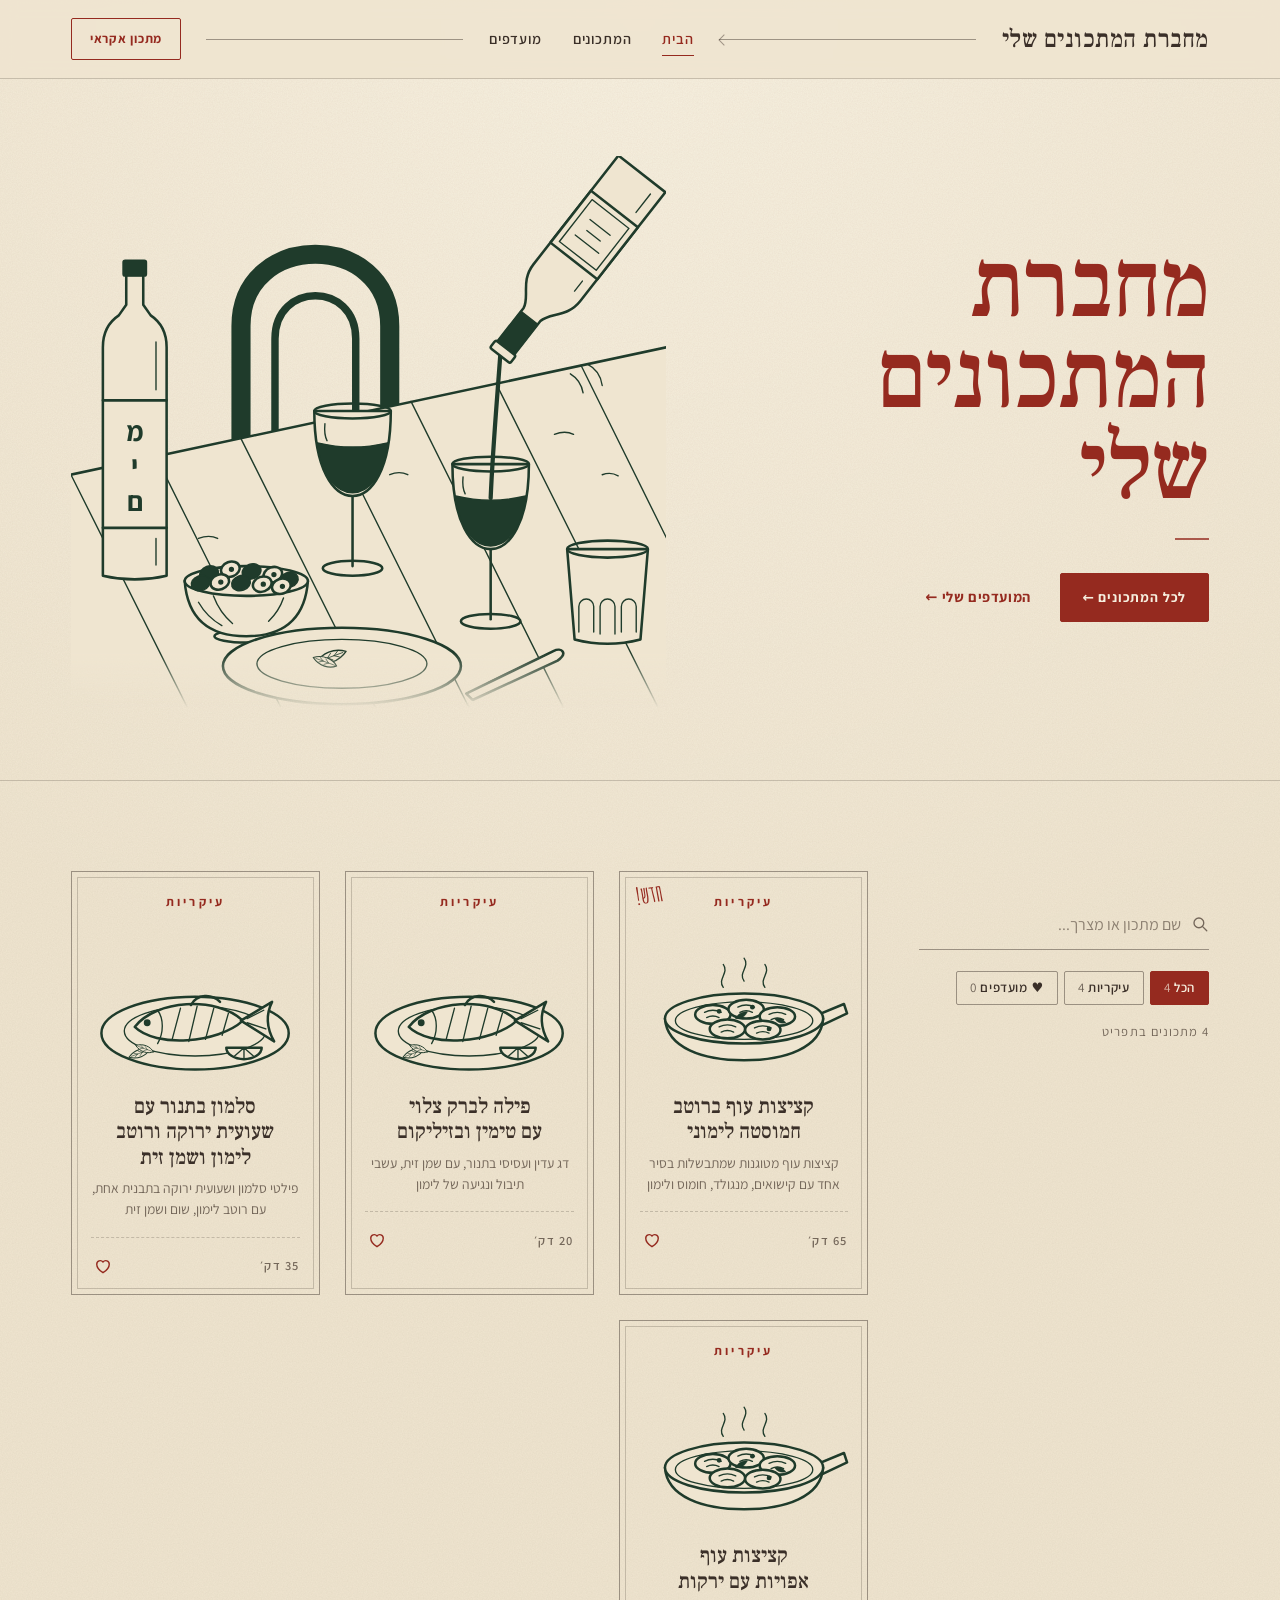
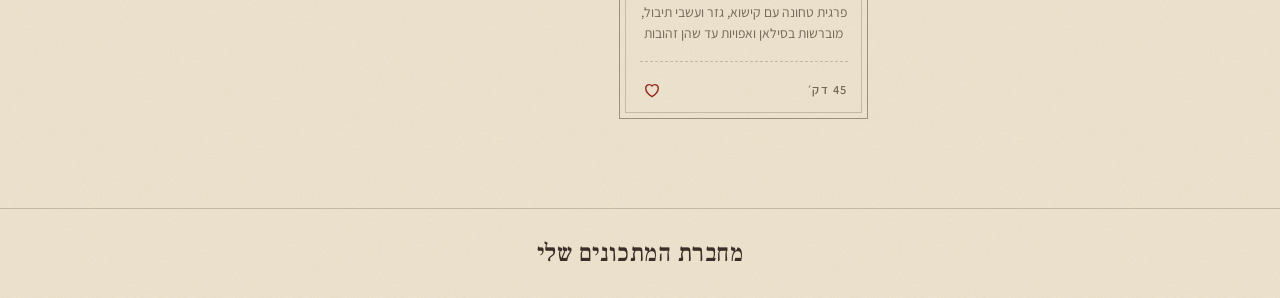
==== commit 007653ee: "Redesign the site in a vintage trattoria style Rebuild the pages from scratch: cream paper backgroun" ====
--- a/index.html
+++ b/index.html
@@ -3,85 +3,71 @@
 <head>
 <meta charset="UTF-8">
 <meta name="viewport" content="width=device-width, initial-scale=1">
-<title>ספר המתכונים של עדי</title>
-<meta name="description" content="המתכונים שאני באמת מכינה">
-<link rel="icon" href="data:image/svg+xml,<svg xmlns='http://www.w3.org/2000/svg' viewBox='0 0 100 100'><text y='.9em' font-size='90'>🍅</text></svg>">
+<title>מחברת המתכונים שלי</title>
+<meta name="theme-color" content="#efe5d0">
+<link rel="icon" href="data:image/svg+xml,<svg xmlns='http://www.w3.org/2000/svg' viewBox='0 0 100 100'><text y='.9em' font-size='90'>🫒</text></svg>">
 <link rel="preconnect" href="https://fonts.googleapis.com">
 <link rel="preconnect" href="https://fonts.gstatic.com" crossorigin>
-<link href="https://fonts.googleapis.com/css2?family=Fredoka:wght@500;600;700&family=Rubik:wght@400;500;600;700&family=Space+Mono:wght@400;700&display=swap" rel="stylesheet">
+<link href="https://fonts.googleapis.com/css2?family=Amatic+SC:wght@700&family=Assistant:wght@400;600;700&family=Frank+Ruhl+Libre:wght@400;500;700&display=swap" rel="stylesheet">
 <link rel="stylesheet" href="assets/style.css">
 </head>
 <body data-page="home">
-<div class="page">
 
-  <header class="window site-header">
-    <div class="win-bar">
-      <span class="burger" aria-hidden="true"></span>
-      <span class="dots" aria-hidden="true"><i></i><i></i></span>
-    </div>
-    <div class="masthead">
-      <p class="corner tl" dir="ltr"><b>By Adi</b><br>© 2026 All Tasty Rights Reserved</p>
-      <div class="badge-box" dir="ltr" aria-hidden="true">Est.<br>2026</div>
-      <h1 class="brand"><a href="index.html"><span class="t1">ספר המתכונים</span><span class="t2">של עדי</span></a></h1>
-      <nav class="menu" id="menu" aria-label="קטגוריות"></nav>
-      <p class="corner br">מגישים באהבה ★</p>
-    </div>
-  </header>
+<header class="site-header">
+  <div class="wrap header-in">
+    <a class="logo" href="index.html" aria-label="מחברת המתכונים שלי – לעמוד הבית"><span class="logo-name">מחברת המתכונים שלי</span></a>
+    <span class="h-rule arrow" aria-hidden="true"></span>
+    <nav class="main-nav" id="main-nav" aria-label="ניווט ראשי">
+      <a href="index.html" data-nav="home">הבית</a>
+      <a href="index.html#recipes" data-nav="recipes">המתכונים</a>
+      <a href="index.html?cat=favorites#recipes" data-nav="favorites" data-cat="favorites">מועדפים</a>
+      <button class="nav-random" type="button" data-random>מתכון אקראי ←</button>
+    </nav>
+    <span class="h-rule" aria-hidden="true"></span>
+    <button class="btn btn-ghost header-cta" type="button" data-random>מתכון אקראי</button>
+    <button class="nav-toggle" type="button" aria-expanded="false" aria-controls="main-nav">
+      <span class="bars" aria-hidden="true"></span><span class="nav-toggle-label">תפריט</span>
+    </button>
+  </div>
+</header>
 
-  <section class="band-dark" aria-label="חיפוש">
-    <div class="window">
-      <div class="win-bar orange">
-        <span class="pill-url" dir="ltr">adishpo.github.io/my-first-website-task</span>
-        <span class="sq" aria-hidden="true"><i>–</i><i>□</i><i>○</i></span>
-      </div>
-      <div class="hero">
-        <div class="tools">
-          <button class="tool" id="tool-favs" type="button" title="המועדפים שלי" aria-label="המועדפים שלי">
-            <svg viewBox="0 0 24 24" aria-hidden="true"><path d="M12 20s-7-4.4-7-10a4 4 0 0 1 7-2.6A4 4 0 0 1 19 10c0 5.6-7 10-7 10Z"/></svg>
-          </button>
-          <button class="tool" id="tool-clear" type="button" title="ניקוי החיפוש" aria-label="ניקוי החיפוש">
-            <svg viewBox="0 0 24 24" aria-hidden="true"><path d="M6 6l12 12M18 6L6 18"/></svg>
-          </button>
-          <button class="tool" id="tool-all" type="button" title="כל המתכונים" aria-label="כל המתכונים">
-            <svg viewBox="0 0 24 24" aria-hidden="true"><path d="M5 12.5l4.5 4.5L19 7"/></svg>
-          </button>
-        </div>
-        <div class="hero-pic" id="hero-pic"></div>
-        <div class="hero-text">
-          <h2 class="t-1">מה מבשלים היום?</h2>
-          <p>מחפשים לפי שם או לפי מצרך שמחכה במקרר, בוחרים קטגוריה, או נותנים לקובייה להחליט. בלי לחץ, רק אוכל טוב.</p>
-          <div class="search-row">
-            <input type="search" id="search" placeholder="חיפוש לפי שם או מצרך..." aria-label="חיפוש מתכון">
-            <button class="pill-btn orange" id="random" type="button">🎲 מתכון אקראי</button>
-          </div>
-        </div>
-      </div>
-      <div class="win-foot">
-        <span class="burger" aria-hidden="true"></span>
-        <span class="dots" aria-hidden="true"><i></i><i></i></span>
-        <span class="clock" id="clock" dir="ltr"></span>
+<main>
+  <section class="hero wrap" aria-labelledby="hero-title">
+    <div class="hero-text">
+      <h1 id="hero-title">מחברת<br>המתכונים<br>שלי</h1>
+      <span class="short-rule" aria-hidden="true"></span>
+      <div class="cta-row">
+        <a class="btn" href="#recipes">לכל המתכונים ←</a>
+        <a class="link-arrow" href="index.html?cat=favorites#recipes" data-cat="favorites">המועדפים שלי ←</a>
       </div>
     </div>
+    <div class="hero-art"><div data-art="hero"></div></div>
   </section>
 
-  <section class="menu-sheet" aria-label="המתכונים">
-    <div class="checker" aria-hidden="true"></div>
-    <div class="menu-body">
-      <div class="menu-head">
-        <h2 class="t-1">התפריט</h2>
+  <section class="band recipes" id="recipes" aria-label="המתכונים">
+    <div class="wrap recipes-in">
+      <div class="recipes-intro">
+        <label class="search">
+          <span class="visually-hidden">חיפוש מתכון</span>
+          <svg viewBox="0 0 24 24" aria-hidden="true"><circle cx="10.5" cy="10.5" r="6.5"/><path d="M15.5 15.5 L21 21"/></svg>
+          <input type="search" id="search" placeholder="שם מתכון או מצרך..." autocomplete="off">
+        </label>
+        <nav class="tabs" id="tabs" aria-label="קטגוריות"></nav>
         <p class="status" id="status" role="status"></p>
       </div>
-      <div class="menu-cols" id="grid"></div>
+      <div class="cards" id="grid"></div>
     </div>
-    <div class="checker" aria-hidden="true"></div>
   </section>
+</main>
 
-  <footer class="site-footer">
-    <p class="foot-note">ספר המתכונים של עדי · 2026</p>
-  </footer>
-</div>
+<footer class="site-footer">
+  <div class="wrap footer-in">
+    <a class="logo" href="index.html"><span class="logo-name">מחברת המתכונים שלי</span></a>
+  </div>
+</footer>
 
 <script src="data/recipes.js"></script>
+<script src="assets/art.js"></script>
 <script src="assets/app.js"></script>
 </body>
 </html>
--- a/assets/style.css
+++ b/assets/style.css
@@ -1,348 +1,507 @@
+/* =========================================================
+   עדי · ספר מתכונים ביתי — vintage trattoria style
+   cream paper, deep red serif, green line drawings, handwritten notes
+   ========================================================= */
+
 :root {
-  /* color */
-  --cream: #fbf1d7;
-  --paper: #fff8e7;
-  --ink: #3b2e2c;
-  --brown: #3d3433;
-  --muted: #6b5550;
-  --orange: #e8572a;
-  --orange-d: #b9401b;
-  --mustard: #f4b83a;
-  --mustard-l: #fbd77b;
-  --sky: #8cc3ea;
-  --sky-d: #2f6f9f;
-  --red: #e23b2e;
-
-  /* typefaces */
-  --display: "Fredoka", "Rubik", sans-serif;   /* headings */
-  --body: "Rubik", system-ui, sans-serif;      /* text and UI */
-  --mono: "Space Mono", ui-monospace, monospace; /* decorative Latin only */
-
-  /* type scale — every size on the site comes from here (16px base) */
-  --fs-brand: clamp(2.75rem, 7vw, 5.25rem); /* site name on the home page */
-  --fs-1: clamp(2rem, 4.5vw, 3rem);        /* page / top section titles */
-  --fs-2: clamp(1.5rem, 3vw, 2rem);        /* section titles */
-  --fs-3: 1.25rem;                         /* item titles (dish names) */
-  --fs-4: 1.0625rem;                       /* small headings, emphasis */
-  --fs-body: 1rem;                         /* reading text */
-  --fs-sm: .875rem;                        /* secondary text, buttons, labels */
-  --fs-xs: .75rem;                         /* captions, decorative chrome */
-
-  --lh-tight: 1.1;
-  --lh-head: 1.2;
-  --lh-body: 1.6;
-  --lh-sm: 1.5;
+  --paper: #efe5d0;
+  --paper-2: #e7dac0;
+  --paper-3: #f6efdf;
+  --red: #952a1f;
+  --red-d: #74200f;
+  --green: #1f3b2b;
+  --ink: #3a2f28;
+  --muted: #74675a;
+  --line: rgba(58, 47, 40, .22);
+  --line-strong: rgba(58, 47, 40, .45);
+
+  --serif: "Frank Ruhl Libre", "David Libre", Georgia, serif;
+  --sans: "Assistant", "Heebo", system-ui, sans-serif;
+  --script: "Amatic SC", "Segoe Print", cursive;
+
+  --gutter: clamp(16px, 4vw, 56px);
+  --max: 1240px;
+  --header-h: 78px;
+
+  color-scheme: light;
 }
 
 * { box-sizing: border-box; }
 
-html { -webkit-text-size-adjust: 100%; }
+html { -webkit-text-size-adjust: 100%; scroll-behavior: smooth; scroll-padding-top: calc(var(--header-h) + 12px); }
 
 body {
   margin: 0;
+  min-height: 100vh;
   color: var(--ink);
-  font: 400 var(--fs-body)/var(--lh-body) var(--body);
-  background: var(--cream) radial-gradient(rgba(232, 87, 42, .12) 1.2px, transparent 1.5px) 0 0 / 18px 18px;
+  font: 400 1rem/1.7 var(--sans);
+  background-color: var(--paper);
+  background-image:
+    url("data:image/svg+xml,%3Csvg xmlns='http://www.w3.org/2000/svg' width='260' height='260'%3E%3Cfilter id='n'%3E%3CfeTurbulence type='fractalNoise' baseFrequency='.8' numOctaves='3' stitchTiles='stitch'/%3E%3CfeColorMatrix values='0 0 0 0 .36 0 0 0 0 .27 0 0 0 0 .17 0 0 0 .11 0'/%3E%3C/filter%3E%3Crect width='100%25' height='100%25' filter='url(%23n)'/%3E%3C/svg%3E"),
+    radial-gradient(120% 80% at 50% 0%, rgba(255, 250, 238, .55), transparent 70%);
   overflow-x: hidden;
-}
-
-h1, h2, h3, h4 { margin: 0; font-family: var(--display); font-weight: 700; line-height: var(--lh-head); text-wrap: balance; }
+  -webkit-font-smoothing: antialiased;
+}
+
+h1, h2, h3 { margin: 0; font-family: var(--serif); font-weight: 500; line-height: 1.02; color: var(--red); text-wrap: balance; }
 p { margin: 0; text-wrap: pretty; }
-a { color: var(--orange-d); }
-button, input { font: inherit; }
-a:focus-visible, button:focus-visible, input:focus-visible { outline: 3px dashed var(--orange-d); outline-offset: 3px; }
-
-.page { max-width: 1060px; margin: 0 auto; padding: 22px 18px 0; }
-
-/* heading levels — one look per level, used everywhere */
-.t-1 { font-size: var(--fs-1); line-height: var(--lh-tight); color: var(--orange); text-shadow: 4px 4px 0 var(--ink); }
-.t-2 { font-size: var(--fs-2); line-height: var(--lh-tight); color: var(--orange); text-shadow: 3px 3px 0 var(--ink); }
-.t-3 { font-size: var(--fs-3); font-weight: 600; color: var(--ink); }
-.t-4 { font-size: var(--fs-4); font-weight: 600; color: var(--ink); }
-
-/* ---------- shared pieces ---------- */
-.window {
-  position: relative; background: var(--paper);
-  border: 4px solid var(--orange); border-radius: 22px;
-  box-shadow: 6px 6px 0 var(--ink);
-  margin-bottom: 26px;
-}
-.win-bar, .win-foot {
-  display: flex; align-items: center; gap: 12px; padding: 9px 16px;
-  background: var(--mustard);
-}
-.win-bar { border-bottom: 3px solid var(--orange); border-radius: 17px 17px 0 0; }
-.win-bar .dots, .win-foot .dots { margin-inline-start: auto; }
-.site-header { margin-bottom: 26px; }
-.win-bar.orange, .win-foot { background: var(--orange); border-color: var(--orange); }
-.win-foot { border-top: 3px solid var(--orange); border-radius: 0 0 17px 17px; }
-
-.burger {
-  flex: none; width: 20px; height: 15px;
-  background:
-    linear-gradient(var(--ink) 0 0) top / 100% 3px no-repeat,
-    linear-gradient(var(--ink) 0 0) center / 100% 3px no-repeat,
-    linear-gradient(var(--ink) 0 0) bottom / 100% 3px no-repeat;
-}
-.win-foot .burger {
-  background:
-    linear-gradient(var(--paper) 0 0) top / 100% 3px no-repeat,
-    linear-gradient(var(--paper) 0 0) center / 100% 3px no-repeat,
-    linear-gradient(var(--paper) 0 0) bottom / 100% 3px no-repeat;
-}
-.pill-url {
-  flex: 1; min-width: 0; background: var(--paper); border: 2.5px solid var(--ink); border-radius: 999px;
-  padding: 3px 16px; font: 500 var(--fs-xs)/var(--lh-sm) var(--body);
-  white-space: nowrap; overflow: hidden; text-overflow: ellipsis;
-}
-.pill-url[dir="ltr"] { font-family: var(--mono); font-weight: 400; }
-.dots { display: flex; gap: 6px; flex: none; }
-.dots i { width: 16px; height: 16px; border-radius: 50%; border: 2.5px solid var(--ink); background: var(--orange); }
-.dots i + i { background: var(--sky); }
-.win-foot .dots i:first-child { background: var(--mustard); }
-.sq { display: flex; gap: 6px; flex: none; }
-.sq i {
-  width: 24px; height: 24px; display: grid; place-items: center; font: 700 var(--fs-xs)/1 var(--body); font-style: normal;
-  background: var(--mustard-l); border: 2.5px solid var(--ink); border-radius: 6px;
-}
-.clock {
-  flex: none; color: var(--paper); font: 700 var(--fs-xs)/1.25 var(--mono); text-align: right; font-variant-numeric: tabular-nums;
-  border-inline-end: 3px solid var(--paper); padding-inline-end: 12px; margin-inline-end: -4px;
-}
-
-.pill-btn, nav.menu a {
-  display: inline-flex; align-items: center; gap: 6px; cursor: pointer; text-decoration: none;
-  padding: 6px 18px; border: 2.5px solid var(--ink); border-radius: 999px;
-  background: var(--paper); color: var(--ink); font: 600 var(--fs-sm)/var(--lh-sm) var(--body);
-  box-shadow: 3px 3px 0 var(--ink); transition: background .15s;
-}
-.pill-btn:hover, nav.menu a:hover { background: var(--mustard-l); }
-.pill-btn:active, nav.menu a:active { transform: translate(2px, 2px); box-shadow: 1px 1px 0 var(--ink); }
-.pill-btn.orange { background: var(--orange); color: var(--paper); }
-.pill-btn.orange:hover { background: var(--orange-d); }
-.pill-btn.mustard { background: var(--mustard); }
-.pill-btn.sky { background: var(--sky); }
-.pill-btn[aria-pressed="true"] { background: var(--red); color: var(--paper); }
-.pill-btn.sky[aria-pressed="true"] { background: var(--mustard); color: var(--ink); }
-.pill-btn:disabled { opacity: .5; cursor: not-allowed; }
-.pill-btn.small { padding: 3px 14px; box-shadow: 2px 2px 0 var(--ink); }
-
-.checker {
-  height: 40px;
-  background: repeating-conic-gradient(var(--orange) 0 25%, var(--paper) 0 50%) 0 0 / 40px 40px;
-}
-.checker.solo { border: 3px solid var(--ink); border-radius: 14px; margin: 6px 0 26px; }
+a { color: var(--red); }
+button, input { font: inherit; color: inherit; }
+img, svg { display: block; max-width: 100%; }
+
+a:focus-visible, button:focus-visible, input:focus-visible, label:focus-within {
+  outline: 2px solid var(--red);
+  outline-offset: 3px;
+}
+
+.wrap { width: 100%; max-width: var(--max); margin-inline: auto; padding-inline: var(--gutter); }
+
+.visually-hidden {
+  position: absolute; width: 1px; height: 1px; overflow: hidden;
+  clip: rect(0 0 0 0); white-space: nowrap;
+}
+
+/* ---------- shared bits ---------- */
+
+.kicker {
+  display: flex; align-items: center; gap: .6rem;
+  font-size: .72rem; font-weight: 700; letter-spacing: .24em;
+  color: var(--muted);
+  margin-bottom: 1rem;
+}
+.kicker::before { content: ""; width: 18px; height: 1px; background: currentColor; }
+
+.short-rule { display: block; width: 34px; height: 2px; background: var(--red); opacity: .75; margin: 1.4rem 0 1.2rem; }
+
+.script {
+  font-family: var(--script);
+  font-weight: 700;
+  font-size: 1.65rem;
+  line-height: 1.05;
+  color: var(--ink);
+}
+
+.btn {
+  display: inline-flex; align-items: center; justify-content: center; gap: .5rem;
+  padding: .72rem 1.35rem;
+  border: 1px solid var(--red);
+  border-radius: 2px;
+  background: var(--red);
+  color: var(--paper-3);
+  font-size: .86rem; font-weight: 700; letter-spacing: .06em;
+  text-decoration: none;
+  cursor: pointer;
+  transition: background .2s, color .2s, transform .2s;
+}
+.btn:hover { background: var(--red-d); border-color: var(--red-d); }
+.btn:active { transform: translateY(1px); }
+
+.btn-ghost { background: transparent; color: var(--red); }
+.btn-ghost:hover { background: var(--red); color: var(--paper-3); }
+.btn-ghost[aria-pressed="true"] { background: var(--green); border-color: var(--green); color: var(--paper-3); }
+.btn:disabled { opacity: .45; cursor: not-allowed; }
+
+.link-arrow {
+  display: inline-flex; align-items: center; gap: .35rem;
+  padding: .2rem 0;
+  border: 0; background: none;
+  color: var(--red);
+  font-size: .9rem; font-weight: 700; letter-spacing: .04em;
+  text-decoration: none;
+  cursor: pointer;
+  background-image: linear-gradient(currentColor, currentColor);
+  background-size: 0 1px; background-repeat: no-repeat; background-position: 100% 100%;
+  transition: background-size .25s;
+}
+.link-arrow:hover { background-size: 100% 1px; }
+
+.frame { border: 1px solid var(--line-strong); }
+
+/* ---------- illustrations ---------- */
+
+.art { width: 100%; height: auto; overflow: visible; color: var(--green); --art-bg: var(--paper); }
+.art .s, .art .p, .art .t, .art .f { stroke: currentColor; stroke-linecap: round; stroke-linejoin: round; }
+.art .s { fill: none; stroke-width: 2.4; }
+.art .p { fill: var(--art-bg); stroke-width: 2.4; }
+.art .p.light { fill: var(--paper-3); }
+.art .f { fill: currentColor; stroke-width: 1.4; }
+.art .t { fill: none; stroke-width: 1.3; }
+.art .thick { stroke-width: 18; }
+.art .mid { stroke-width: 7; }
+.art .pour { stroke-width: 4; }
+.art .bg { fill: var(--art-bg); stroke: none; }
+.art-hero { overflow: hidden; -webkit-mask-image: linear-gradient(to bottom, #000 90%, transparent); mask-image: linear-gradient(to bottom, #000 90%, transparent); }
+.art .sun { fill: currentColor; opacity: .07; stroke: none; }
+.art .label { font: 700 26px var(--sans); fill: currentColor; text-anchor: middle; }
 
 /* ---------- header ---------- */
-.masthead { position: relative; padding: 30px 170px 54px; text-align: center; }
-.brand { margin: 6px 0 22px; line-height: .95; }
-.brand a { text-decoration: none; display: inline-block; }
-.brand span { display: block; font-family: var(--display); font-weight: 700; font-size: var(--fs-brand); text-shadow: 5px 5px 0 var(--ink); }
-.brand .t1 { color: var(--mustard); }
-.brand .t2 { color: var(--orange); }
-
-.corner { position: absolute; font: 400 var(--fs-xs)/var(--lh-sm) var(--body); color: var(--muted); }
-.corner b { font-weight: 700; color: var(--ink); }
-.corner.tl { top: 16px; left: 20px; text-align: left; }
-.corner.bl { bottom: 16px; left: 20px; text-align: left; }
-.corner.br { bottom: 16px; right: 20px; font-weight: 600; color: var(--ink); }
-.badge-box {
-  position: absolute; top: 18px; right: 22px; padding: 6px 12px 6px 22px;
-  border: 3px solid var(--ink); border-radius: 12px; background: var(--paper);
-  font: 600 var(--fs-sm)/1.05 var(--display); text-align: center; color: var(--ink);
-  box-shadow: 3px 3px 0 var(--ink); transform: rotate(4deg);
-}
-.badge-box::before {
-  content: ""; position: absolute; left: 7px; top: 7px; width: 8px; height: 8px;
-  border-radius: 50%; background: var(--orange); border: 1.5px solid var(--ink);
-}
-
-nav.menu { display: flex; gap: 10px; flex-wrap: wrap; justify-content: center; }
-nav.menu a { padding: 4px 16px; }
-nav.menu a[aria-current] { background: var(--orange); color: var(--paper); }
-nav.menu a .count { font-size: var(--fs-xs); font-weight: 400; opacity: .8; }
-
-.mascot { position: absolute; z-index: 2; pointer-events: none; overflow: visible; }
-.m-left  { width: 150px; left: 8px; top: 46px; --r: -6deg; transform: rotate(var(--r)); animation: bob 3.2s ease-in-out infinite; }
-.m-right { width: 150px; right: 10px; top: 92px; --r: 7deg; transform: rotate(var(--r)); animation: bob 3.2s ease-in-out -1.6s infinite; }
-@keyframes bob { 50% { transform: translateY(-7px) rotate(var(--r)); } }
-
-/* recipe pages: the site name steps down below the recipe title */
-.site-header.compact .masthead { padding: 22px 140px 22px; }
-.site-header.compact .badge-box { display: none; }
-.site-header.compact .brand { margin-bottom: 16px; line-height: var(--lh-tight); }
-.site-header.compact .brand span { display: inline; font-size: var(--fs-2); text-shadow: 3px 3px 0 var(--ink); }
-.site-header.compact .m-left, .site-header.compact .m-right { width: 96px; top: 14px; }
-
-/* ---------- home hero ---------- */
-.band-dark { background: var(--brown); border-radius: 28px; padding: 38px 34px 14px; margin-bottom: 26px; }
-.band-dark .window { box-shadow: none; }
-.hero { display: grid; grid-template-columns: auto 230px 1fr; gap: 28px; align-items: center; padding: 28px 30px; }
-.tools { display: flex; flex-direction: column; gap: 14px; }
-.tool {
-  width: 48px; height: 48px; display: grid; place-items: center; cursor: pointer; padding: 0;
-  background: var(--sky); border: 3px solid var(--sky-d); border-radius: 9px;
-  box-shadow: inset 0 0 0 2px #d9eefc, 2px 2px 0 var(--ink);
-}
-.tool svg { width: 26px; height: 26px; fill: none; stroke: #fff; stroke-width: 3; stroke-linecap: round; stroke-linejoin: round; filter: drop-shadow(1px 1px 0 var(--sky-d)); }
-.tool:hover { background: #a7d3f2; }
-.tool[aria-pressed="true"] { background: var(--orange); border-color: var(--orange-d); box-shadow: inset 0 0 0 2px #ffb59c, 2px 2px 0 var(--ink); }
-.hero-pic {
-  aspect-ratio: 1; display: grid; place-items: center; overflow: hidden;
-  background: var(--cream) radial-gradient(rgba(232, 87, 42, .14) 1.5px, transparent 1.8px) 0 0 / 14px 14px;
-  border: 3px solid var(--ink); border-radius: 20px;
-}
-.hero-pic svg { width: 78%; height: auto; overflow: visible; animation: bob 3s ease-in-out infinite; --r: 0deg; }
-.hero-text h2 { margin-bottom: 12px; }
-.hero-text p { margin-bottom: 18px; color: var(--muted); max-width: 52ch; }
-.search-row { display: flex; gap: 10px; flex-wrap: wrap; }
-.search-row input {
-  flex: 1; min-width: 190px; padding: 9px 18px; font-size: var(--fs-body); color: var(--ink);
-  background: #fff; border: 3px solid var(--ink); border-radius: 999px;
-}
-.search-row input::placeholder { color: #8f7b74; }
-
-/* ---------- menu board ---------- */
-.menu-sheet {
-  background: var(--paper); border: 3px solid var(--ink); border-radius: 26px; overflow: hidden;
-  box-shadow: 6px 6px 0 var(--ink); margin-bottom: 26px;
-}
-.menu-body { padding: 26px 34px 34px; }
-.menu-head { text-align: center; margin-bottom: 24px; }
-.menu-head h2 { margin-bottom: 6px; }
-.status { font: 400 var(--fs-sm)/var(--lh-sm) var(--body); color: var(--muted); }
-.menu-cols { display: grid; grid-template-columns: repeat(auto-fit, minmax(300px, 1fr)); gap: 32px 46px; align-items: start; }
-
-.cat-sec h3 { display: flex; align-items: center; gap: 6px; margin-bottom: 12px; }
-.cat-sec h3 svg { width: 50px; height: auto; flex: none; overflow: visible; margin-bottom: -6px; }
-.cat-sec.boxed .dishes {
-  background: var(--mustard); border: 3px solid var(--orange-d); border-radius: 18px; padding: 6px 20px;
-}
-
-.dish {
-  position: relative; display: grid; grid-template-columns: 1fr auto; column-gap: 14px; row-gap: 4px;
-  padding: 14px 0; border-bottom: 2.5px solid var(--ink);
-}
-.dish:last-child { border-bottom: none; }
-.cat-sec.boxed .dish { border-bottom-style: dashed; border-color: rgba(59, 46, 44, .4); }
-.cat-sec.boxed .dish:last-child { border-bottom: none; }
-.cat-sec.boxed .dish h4::before {
-  content: ""; display: inline-block; width: 10px; height: 10px; margin-inline-end: 8px; vertical-align: .12em;
-  border-radius: 50%; background: var(--orange-d); border: 2px solid var(--ink);
-}
-.dish h4 a { color: inherit; text-decoration: none; }
-.dish h4 a::after { content: ""; position: absolute; inset: 0; z-index: 1; }
-.dish:hover h4 a { color: var(--orange-d); }
-.cat-sec.boxed .dish:hover h4 a { color: var(--red); }
-.dish p { grid-column: 1; font-size: var(--fs-sm); line-height: var(--lh-sm); color: var(--muted); }
-.cat-sec.boxed .dish p { color: #57402e; }
-.dish .time {
-  grid-column: 2; grid-row: 1; align-self: center; white-space: nowrap; font-variant-numeric: tabular-nums;
-  font: 600 var(--fs-4)/1 var(--display); color: var(--orange-d);
-}
-.cat-sec.boxed .dish .time { color: var(--ink); }
+
+.site-header {
+  position: sticky; top: 0; z-index: 30;
+  background: rgba(239, 229, 208, .93);
+  backdrop-filter: blur(8px);
+  -webkit-backdrop-filter: blur(8px);
+  border-bottom: 1px solid var(--line);
+}
+
+.header-in { display: flex; align-items: center; gap: clamp(14px, 2vw, 28px); min-height: var(--header-h); }
+
+.logo { display: inline-flex; flex-direction: column; line-height: 1; color: var(--muted); text-decoration: none; flex-shrink: 0; }
+.logo-name { font-family: var(--serif); font-size: 1.55rem; font-weight: 500; color: var(--ink); letter-spacing: .02em; }
+
+.h-rule { position: relative; flex: 1; min-width: 20px; height: 1px; background: var(--line-strong); }
+.h-rule.arrow::after {
+  content: ""; position: absolute; left: 1px; top: -3px;
+  width: 7px; height: 7px;
+  border-left: 1px solid var(--line-strong); border-bottom: 1px solid var(--line-strong);
+  transform: rotate(45deg);
+}
+
+.main-nav { display: flex; align-items: center; gap: clamp(16px, 2.4vw, 36px); }
+.main-nav a {
+  position: relative;
+  padding: .45rem 0;
+  color: var(--ink);
+  font-size: .9rem; font-weight: 600; letter-spacing: .06em;
+  text-decoration: none;
+  transition: color .2s;
+}
+.main-nav a::after {
+  content: ""; position: absolute; inset-inline: 0; bottom: 2px;
+  height: 1px; background: var(--red);
+  transform: scaleX(0); transition: transform .25s;
+}
+.main-nav a:hover { color: var(--red); }
+.main-nav a:hover::after, .main-nav a[aria-current]::after { transform: scaleX(1); }
+.main-nav a[aria-current] { color: var(--red); }
+
+.header-cta { padding: .55rem 1.1rem; font-size: .8rem; }
+
+.nav-random, .nav-toggle { display: none; }
+
+/* ---------- hero ---------- */
+
+.hero {
+  display: grid;
+  grid-template-columns: minmax(0, .95fr) minmax(0, 1.15fr);
+  align-items: center;
+  gap: clamp(24px, 4vw, 64px);
+  padding-block: clamp(36px, 6vw, 80px) clamp(40px, 6vw, 72px);
+}
+
+.hero h1 { font-size: clamp(3.1rem, 7.4vw, 6.6rem); line-height: .96; letter-spacing: -.01em; }
+
+.cta-row { display: flex; flex-wrap: wrap; align-items: center; gap: 1.1rem 1.8rem; margin-top: 2.1rem; }
+
+.hero-art { position: relative; }
+.hero-art .art { max-width: 640px; margin-inline: auto; }
+
+/* ---------- bands ---------- */
+
+.band { border-top: 1px solid var(--line); }
+
+/* ---------- recipes ---------- */
+
+.recipes-in {
+  display: grid;
+  grid-template-columns: minmax(250px, .8fr) minmax(0, 2.2fr);
+  align-items: start;
+  gap: clamp(28px, 4vw, 64px);
+  padding-block: clamp(48px, 7vw, 96px);
+}
+
+.recipes-intro { position: sticky; top: calc(var(--header-h) + 24px); }
+.recipes-intro h2 { font-size: clamp(2.2rem, 3.8vw, 3.2rem); }
+.recipes-intro > p:not(.kicker):not(.status) { color: var(--ink); }
+
+.search {
+  display: flex; align-items: center; gap: .6rem;
+  margin-top: 1.8rem;
+  border-bottom: 1px solid var(--line-strong);
+  transition: border-color .2s;
+}
+.search:focus-within { outline: none; border-color: var(--red); }
+.search svg { width: 18px; flex-shrink: 0; fill: none; stroke: var(--muted); stroke-width: 1.8; stroke-linecap: round; }
+.search input {
+  flex: 1; min-width: 0;
+  padding: .7rem 0;
+  border: 0; background: transparent;
+  font-size: 1rem;
+}
+.search input:focus { outline: none; }
+.search input::placeholder { color: var(--muted); opacity: .8; }
+
+.tabs { display: flex; flex-wrap: wrap; gap: .4rem; margin-top: 1.3rem; }
+.tabs a {
+  padding: .3rem .8rem;
+  border: 1px solid var(--line-strong);
+  border-radius: 2px;
+  color: var(--ink);
+  font-size: .82rem; font-weight: 600; letter-spacing: .05em;
+  text-decoration: none;
+  transition: background .2s, color .2s, border-color .2s;
+}
+.tabs a:hover { border-color: var(--red); color: var(--red); }
+.tabs a[aria-current] { background: var(--red); border-color: var(--red); color: var(--paper-3); }
+.tabs .count { opacity: .7; font-weight: 400; }
+
+.status { min-height: 1.5em; margin: 1rem 0 .4rem; font-size: .8rem; letter-spacing: .08em; color: var(--muted); }
+
+.cards { display: grid; grid-template-columns: repeat(auto-fill, minmax(220px, 1fr)); gap: clamp(16px, 2vw, 26px); }
+
+.card {
+  position: relative;
+  display: flex; flex-direction: column;
+  padding: 1.2rem 1.2rem 1rem;
+  border: 1px solid var(--line-strong);
+  text-align: center;
+  transition: border-color .25s, transform .25s, background .25s;
+}
+.card::before { content: ""; position: absolute; inset: 5px; border: 1px solid var(--line); pointer-events: none; }
+@media (hover: hover) {
+  .card:hover { border-color: var(--red); transform: translateY(-3px); background: rgba(246, 239, 223, .55); }
+  .card:hover h3 { color: var(--red); }
+}
+
+.card-cat { font-size: .78rem; font-weight: 700; letter-spacing: .26em; color: var(--red); }
+.card-art { display: block; margin: .9rem auto .7rem; width: 100%; max-width: 210px; }
+.card h3 { font-size: 1.32rem; line-height: 1.2; color: var(--ink); }
+.card h3 a { color: inherit; text-decoration: none; }
+.card h3 a::after { content: ""; position: absolute; inset: 0; } /* whole card is clickable */
+.card-desc { margin-top: .5rem; font-size: .86rem; line-height: 1.55; color: var(--muted); }
+
+.card-foot {
+  display: flex; align-items: center; justify-content: space-between;
+  margin-top: auto; padding-top: 1rem;
+  font-size: .78rem; font-weight: 600; letter-spacing: .1em; color: var(--muted);
+}
+.card-desc + .card-foot { margin-top: 1rem; border-top: 1px dashed var(--line); }
+
+.fav {
+  position: relative; z-index: 1;
+  display: grid; place-items: center;
+  width: 36px; height: 36px; margin: -6px;
+  border: 0; background: none; cursor: pointer;
+  color: var(--red);
+}
+.fav svg { width: 20px; fill: none; stroke: currentColor; stroke-width: 1.7; stroke-linejoin: round; transition: transform .2s, fill .2s; }
+.fav:hover svg { transform: scale(1.12); }
+.fav[aria-pressed="true"] svg { fill: currentColor; }
+
 .badge-new {
-  display: inline-block; vertical-align: .15em; margin-inline-start: 8px; padding: 1px 9px;
-  background: var(--orange); color: var(--paper); border: 2px solid var(--ink); border-radius: 999px;
-  font: 700 var(--fs-xs)/1.4 var(--body); transform: rotate(-6deg);
-}
-.fav {
-  grid-column: 2; grid-row: 2; justify-self: end; position: relative; z-index: 2;
-  background: none; border: none; cursor: pointer; padding: 2px 4px; font-size: var(--fs-3); line-height: 1; color: #c9b39f;
-}
-.cat-sec.boxed .fav { color: #b27e2a; }
-.fav[aria-pressed="true"] { color: var(--red); }
-
-.empty { grid-column: 1 / -1; text-align: center; padding: 10px 0 20px; font-size: var(--fs-4); font-weight: 500; }
-.empty svg { width: 120px; display: block; margin: 0 auto 8px; overflow: visible; }
+  position: absolute; top: .7rem; left: .9rem;
+  font-family: var(--script); font-size: 1.45rem; font-weight: 700; line-height: 1;
+  color: var(--red);
+  transform: rotate(-10deg);
+}
+
+.empty {
+  grid-column: 1 / -1;
+  display: grid; justify-items: center; gap: 1rem;
+  padding: 2.5rem 1rem;
+  border: 1px dashed var(--line-strong);
+  text-align: center; color: var(--muted);
+}
+.empty .art { width: 160px; }
 
 /* ---------- recipe page ---------- */
-.recipe .recipe-in { position: relative; padding: 26px 32px 32px; }
-.recipe h1 { margin-bottom: 16px; }
-.recipe-meta { display: flex; gap: 8px; flex-wrap: wrap; margin-bottom: 16px; }
-.recipe-meta span, .recipe-meta a {
-  border: 2.5px solid var(--ink); border-radius: 999px; padding: 2px 14px; font: 500 var(--fs-sm)/var(--lh-sm) var(--body);
-  background: var(--cream); color: var(--ink); text-decoration: none; font-variant-numeric: tabular-nums;
-}
-.recipe-meta a { background: var(--sky); font-weight: 600; }
-.recipe-actions { display: flex; gap: 12px; flex-wrap: wrap; margin-bottom: 30px; }
-.recipe-body { display: grid; grid-template-columns: 1fr 1.4fr; gap: 34px; align-items: start; }
-
-.panel > h2 { margin-bottom: 14px; }
-.ingredients-box { background: var(--mustard); border: 3px solid var(--orange-d); border-radius: 20px; padding: 18px 20px 20px; }
-.ingredients-box h3 { margin: 16px 0 4px; }
-.ingredients-box h3:first-child { margin-top: 0; }
-.panel ul { list-style: none; padding: 0; margin: 0; }
-.panel li label { display: flex; gap: 10px; align-items: flex-start; padding: 5px 0; cursor: pointer; line-height: var(--lh-sm); }
-.panel li input { accent-color: var(--orange-d); width: 19px; height: 19px; margin: 2px 0 0; flex: none; }
-.panel li input:checked + span { text-decoration: line-through; opacity: .55; }
-.panel .reset { margin-top: 14px; }
-
-.panel.steps ol { list-style: none; padding: 0; margin: 0; counter-reset: step; max-width: 65ch; }
-.panel.steps ol li {
-  counter-increment: step; display: grid; grid-template-columns: 36px 1fr; gap: 14px; align-items: start;
-  padding: 14px 0; border-bottom: 2.5px solid var(--ink); text-wrap: pretty;
-}
-.panel.steps ol li:first-child { padding-top: 4px; }
-.panel.steps ol li:last-child { border-bottom: none; }
-.panel.steps ol li::before {
-  content: counter(step); width: 34px; height: 34px; display: grid; place-items: center;
-  background: var(--orange); color: var(--paper); border: 2.5px solid var(--ink); border-radius: 50%;
-  font: 700 var(--fs-body)/1 var(--display); box-shadow: 2px 2px 0 var(--ink);
-}
-.src { margin-top: 22px; font-size: var(--fs-sm); color: var(--muted); }
-.src a { font-weight: 600; }
-.recipe-mascot { position: absolute; width: 120px; left: -36px; bottom: -44px; z-index: 2; pointer-events: none; overflow: visible; transform: rotate(-8deg); }
-
-.not-found { text-align: center; padding: 30px 20px; }
-.not-found h1 { margin: 6px 0 18px; }
-.not-found svg { width: 130px; overflow: visible; }
+
+.recipe { padding-block: clamp(28px, 5vw, 56px) clamp(40px, 6vw, 80px); }
+
+.crumbs { display: flex; flex-wrap: wrap; gap: .5rem; font-size: .76rem; font-weight: 600; letter-spacing: .14em; color: var(--muted); }
+.crumbs a { color: inherit; text-decoration: none; }
+.crumbs a:hover { color: var(--red); }
+
+.recipe-hero {
+  display: grid;
+  grid-template-columns: minmax(0, 1.25fr) minmax(0, .9fr);
+  align-items: center;
+  gap: clamp(28px, 5vw, 72px);
+  margin-top: clamp(20px, 3vw, 36px);
+  padding-bottom: clamp(32px, 5vw, 56px);
+  border-bottom: 1px solid var(--line);
+}
+
+.recipe-hero h1 { font-size: clamp(2.4rem, 5.4vw, 4.4rem); line-height: 1.02; }
+.lede { max-width: 46ch; font-size: 1.05rem; color: var(--ink); }
+
+.facts { display: flex; flex-wrap: wrap; margin: 1.8rem 0 0; padding: 0; }
+.facts div { padding-inline: 1.3rem; border-inline-start: 1px solid var(--line-strong); }
+.facts div:first-child { padding-inline-start: 0; border: 0; }
+.facts dt { font-size: .68rem; font-weight: 700; letter-spacing: .22em; color: var(--muted); }
+.facts dd { margin: .15rem 0 0; font-family: var(--serif); font-size: 1.25rem; color: var(--ink); }
+
+.recipe-actions { display: flex; flex-wrap: wrap; align-items: center; gap: .8rem 1.4rem; margin-top: 2rem; }
+.recipe-actions .btn svg { width: 16px; fill: none; stroke: currentColor; stroke-width: 1.8; stroke-linejoin: round; }
+.recipe-actions #fav[aria-pressed="true"] svg { fill: currentColor; }
+
+.recipe-art { position: relative; margin: 0; padding: clamp(18px, 3vw, 34px); background: var(--paper-2); }
+.recipe-art::before { content: ""; position: absolute; inset: 7px; border: 1px solid var(--line); pointer-events: none; }
+.recipe-art .art { --art-bg: var(--paper-2); }
+.recipe-art figcaption { margin-top: .6rem; text-align: center; font-size: .72rem; font-weight: 700; letter-spacing: .26em; color: var(--red); }
+
+.recipe-body {
+  display: grid;
+  grid-template-columns: minmax(0, .85fr) minmax(0, 1.4fr);
+  align-items: start;
+  gap: clamp(28px, 5vw, 72px);
+  margin-top: clamp(32px, 5vw, 56px);
+}
+
+.recipe-body h2 { font-size: clamp(1.8rem, 3vw, 2.4rem); margin-bottom: 1.2rem; }
+
+.ingredients {
+  position: sticky; top: calc(var(--header-h) + 20px);
+  padding: clamp(20px, 3vw, 32px);
+  border: 1px solid var(--line-strong);
+  background: rgba(246, 239, 223, .6);
+}
+.ingredients::before { content: ""; position: absolute; inset: 6px; border: 1px solid var(--line); pointer-events: none; }
+.ingredients h3 { margin: 1.2rem 0 .4rem; font-family: var(--sans); font-size: .74rem; font-weight: 700; letter-spacing: .24em; color: var(--red); }
+.ingredients h2 + h3 { margin-top: 0; }
+.ingredients ul { margin: 0; padding: 0; list-style: none; }
+.ingredients li + li { border-top: 1px dashed var(--line); }
+.ingredients label { display: flex; align-items: flex-start; gap: .75rem; padding: .5rem 0; cursor: pointer; line-height: 1.5; }
+.ingredients input {
+  appearance: none; -webkit-appearance: none;
+  flex-shrink: 0;
+  width: 17px; height: 17px; margin: .18rem 0 0;
+  border: 1.5px solid var(--green);
+  border-radius: 2px;
+  background: transparent;
+  cursor: pointer;
+  display: grid; place-items: center;
+}
+.ingredients input::after {
+  content: ""; width: 9px; height: 5px;
+  border-left: 2px solid var(--paper-3); border-bottom: 2px solid var(--paper-3);
+  transform: rotate(-45deg) translate(1px, -1px) scale(0);
+  transition: transform .15s;
+}
+.ingredients input:checked { background: var(--green); }
+.ingredients input:checked::after { transform: rotate(-45deg) translate(1px, -1px) scale(1); }
+.ingredients input:checked + span { color: var(--muted); text-decoration: line-through; text-decoration-color: rgba(149, 42, 31, .6); }
+.ingredients .reset { margin-top: 1rem; font-size: .8rem; }
+
+.steps ol { margin: 0; padding: 0; list-style: none; counter-reset: step; }
+.steps li {
+  counter-increment: step;
+  display: grid; grid-template-columns: 3.2rem 1fr; gap: .6rem;
+  padding: 1.1rem 0;
+  border-top: 1px solid var(--line);
+  font-size: 1.04rem;
+}
+.steps li:first-child { border-top: 0; padding-top: .2rem; }
+.steps li::before {
+  content: counter(step, decimal-leading-zero);
+  font-family: var(--serif); font-size: 1.7rem; line-height: 1; color: var(--red);
+}
+.steps li.tip { display: block; margin-top: .8rem; padding: 1.1rem 1.3rem; border: 1px dashed var(--line-strong); background: rgba(231, 218, 192, .45); }
+.steps li.tip::before { content: none; }
+.steps li.tip .script { display: block; margin-bottom: .2rem; font-size: 1.7rem; color: var(--red); }
+
+.source { margin-top: 2rem; font-size: .9rem; color: var(--muted); }
+
+.not-found { display: grid; justify-items: center; gap: 1.2rem; padding: 3rem 0; text-align: center; }
+.not-found .art { width: 200px; }
 
 /* ---------- footer ---------- */
-.site-footer {
-  background: var(--brown); border-radius: 28px 28px 0 0; padding: 22px 16px 26px;
-  text-align: center; color: var(--paper);
-}
-.prev-next { display: flex; gap: 12px; justify-content: center; flex-wrap: wrap; margin-bottom: 16px; }
+
+.site-footer { border-top: 1px solid var(--line); }
+.footer-in { display: flex; justify-content: center; padding-block: 2rem; }
+
+.prev-next { display: flex; justify-content: space-between; gap: 1rem; padding-block: 1.6rem; border-bottom: 1px solid var(--line); }
 .prev-next:empty { display: none; }
-.foot-note { font: 500 var(--fs-sm)/var(--lh-sm) var(--body); color: var(--mustard-l); }
-
-/* ---------- small screens ---------- */
-@media (max-width: 760px) {
-  .page { padding: 12px 10px 0; }
-  .masthead { padding: 104px 14px 58px; }
-  .corner.tl, .corner.br { display: none; }
-  .badge-box { top: 16px; right: 16px; }
-  .m-left  { width: 76px; left: 2px; top: 8px; }
-  .m-right { width: 76px; left: 86px; right: auto; top: 12px; }
-  .brand span { text-shadow: 3px 3px 0 var(--ink); }
-  .t-1 { text-shadow: 3px 3px 0 var(--ink); }
-  .t-2 { text-shadow: 2px 2px 0 var(--ink); }
-  .site-header.compact .masthead { padding: 80px 12px 18px; }
-  .site-header.compact .m-left { width: 62px; top: 6px; }
-  .site-header.compact .m-right { display: none; }
-  .band-dark { padding: 16px 10px 4px; border-radius: 20px; }
-  .hero { grid-template-columns: 1fr; padding: 20px 16px; gap: 18px; }
-  .tools { flex-direction: row; justify-content: center; order: 2; }
-  .hero-pic { width: 170px; justify-self: center; order: 1; }
-  .hero-text { order: 3; }
-  .clock { display: none; }
-  .menu-body { padding: 20px 16px 26px; }
-  .cat-sec.boxed .dishes { padding: 4px 14px; }
-  .recipe .recipe-in { padding: 20px 16px 24px; }
-  .recipe-body { grid-template-columns: 1fr; }
-  .recipe-mascot { display: none; }
-  .sq { display: none; }
+.prev-next a { display: flex; flex-direction: column; gap: .2rem; max-width: 46%; color: var(--ink); text-decoration: none; }
+.prev-next a:last-child { text-align: left; }
+.prev-next small { font-size: .7rem; font-weight: 700; letter-spacing: .22em; color: var(--muted); }
+.prev-next span { font-family: var(--serif); font-size: 1.15rem; line-height: 1.3; }
+.prev-next a:hover span { color: var(--red); }
+
+/* =========================================================
+   responsive
+   ========================================================= */
+
+@media (max-width: 900px) {
+  :root { --header-h: 66px; }
+
+  .h-rule, .header-cta { display: none; }
+
+  .nav-toggle {
+    display: inline-flex; align-items: center; gap: .55rem;
+    margin-inline-start: auto;
+    padding: .5rem .2rem;
+    border: 0; background: none; cursor: pointer;
+    font-size: .8rem; font-weight: 700; letter-spacing: .18em; color: var(--ink);
+  }
+  .bars, .bars::before, .bars::after { display: block; width: 22px; height: 1.5px; background: currentColor; transition: transform .25s, opacity .25s; }
+  .bars { position: relative; }
+  .bars::before, .bars::after { content: ""; position: absolute; inset-inline: 0; }
+  .bars::before { top: -7px; }
+  .bars::after { top: 7px; }
+  .site-header[data-open] .bars { background: transparent; }
+  .site-header[data-open] .bars::before { transform: translateY(7px) rotate(45deg); }
+  .site-header[data-open] .bars::after { transform: translateY(-7px) rotate(-45deg); }
+
+  .main-nav {
+    position: absolute; top: 100%; inset-inline: 0;
+    display: none; flex-direction: column; align-items: stretch; gap: 0;
+    padding: .5rem var(--gutter) 1.4rem;
+    background: var(--paper);
+    border-bottom: 1px solid var(--line-strong);
+    box-shadow: 0 18px 30px -24px rgba(58, 47, 40, .5);
+  }
+  .site-header[data-open] .main-nav { display: flex; }
+  .main-nav a { padding: .85rem 0; border-bottom: 1px solid var(--line); font-family: var(--serif); font-size: 1.45rem; font-weight: 500; letter-spacing: 0; }
+  .main-nav a::after { display: none; }
+  .nav-random {
+    display: block; margin-top: 1.1rem; padding: .8rem;
+    border: 1px solid var(--red); border-radius: 2px; background: none;
+    color: var(--red); font-weight: 700; letter-spacing: .06em; cursor: pointer;
+  }
+
+  .hero { grid-template-columns: 1fr; text-align: start; }
+  .hero-art { max-width: 560px; width: 100%; margin-inline: auto; }
+
+  .recipes-in { grid-template-columns: 1fr; }
+  .recipes-intro { position: static; }
+
+  .recipe-hero, .recipe-body { grid-template-columns: 1fr; }
+  .recipe-art { max-width: 460px; width: 100%; justify-self: center; }
+  .ingredients { position: relative; top: 0; }
+}
+
+@media (max-width: 640px) {
+  .hero h1 { font-size: clamp(2.9rem, 14vw, 4rem); }
+  .cards { grid-template-columns: 1fr; gap: 14px; }
+  .card {
+    display: grid;
+    grid-template-columns: 104px minmax(0, 1fr);
+    grid-template-areas: "art cat" "art title" "art desc" "foot foot";
+    align-content: start;
+    column-gap: 14px;
+    padding: 1rem 1rem .8rem;
+    text-align: start;
+  }
+  .card-cat { grid-area: cat; font-size: .7rem; }
+  .card-art { grid-area: art; align-self: center; margin: 0; max-width: none; }
+  .card h3 { grid-area: title; margin-top: .2rem; font-size: 1.15rem; }
+  .card-desc { grid-area: desc; margin-top: .3rem; font-size: .82rem; }
+  .card-foot { grid-area: foot; }
+  .card-desc + .card-foot { margin-top: .8rem; padding-top: .7rem; }
+  .badge-new { top: .5rem; left: .7rem; font-size: 1.3rem; }
+  .recipe-art { max-width: 300px; }
+  .facts div { padding-inline: .9rem; }
+  .facts dd { font-size: 1.1rem; }
+  .steps li { grid-template-columns: 2.6rem 1fr; font-size: 1rem; }
+  .steps li::before { font-size: 1.45rem; }
+}
+
+@media (min-width: 641px) and (max-width: 900px) {
+  .cards { grid-template-columns: repeat(2, minmax(0, 1fr)); }
 }
 
 @media (prefers-reduced-motion: reduce) {
-  .mascot, .hero-pic svg { animation: none; }
-}
-
-@media print {
-  body { background: #fff; font-size: 11pt; }
-  .site-header, .band-dark, .checker, .site-footer, .recipe-actions, .recipe-mascot, .reset, .win-bar { display: none !important; }
-  .window, .menu-sheet { border: none; box-shadow: none; }
-  .t-1, .t-2 { text-shadow: none; color: var(--ink); }
-  .ingredients-box { background: none; border: 2px solid var(--ink); }
-}
+  html { scroll-behavior: auto; }
+  *, *::before, *::after { transition: none !important; }
+}
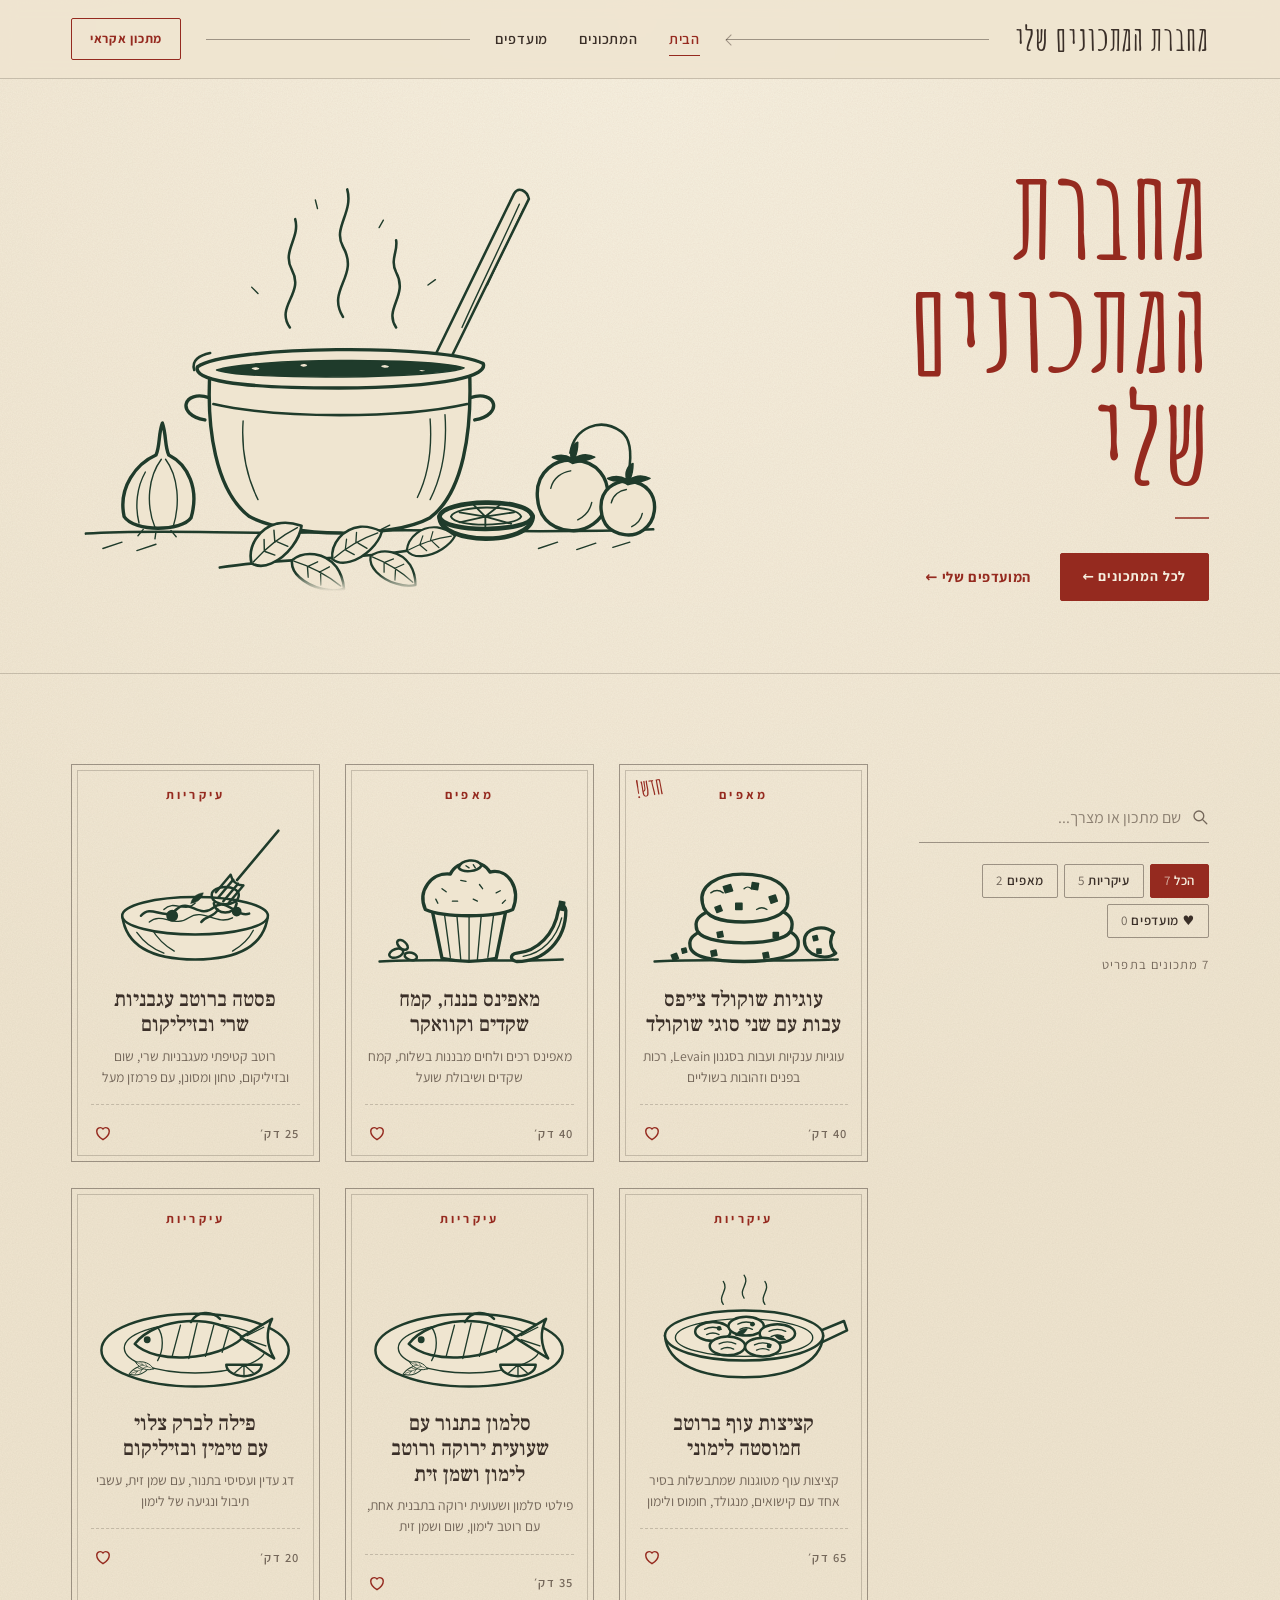
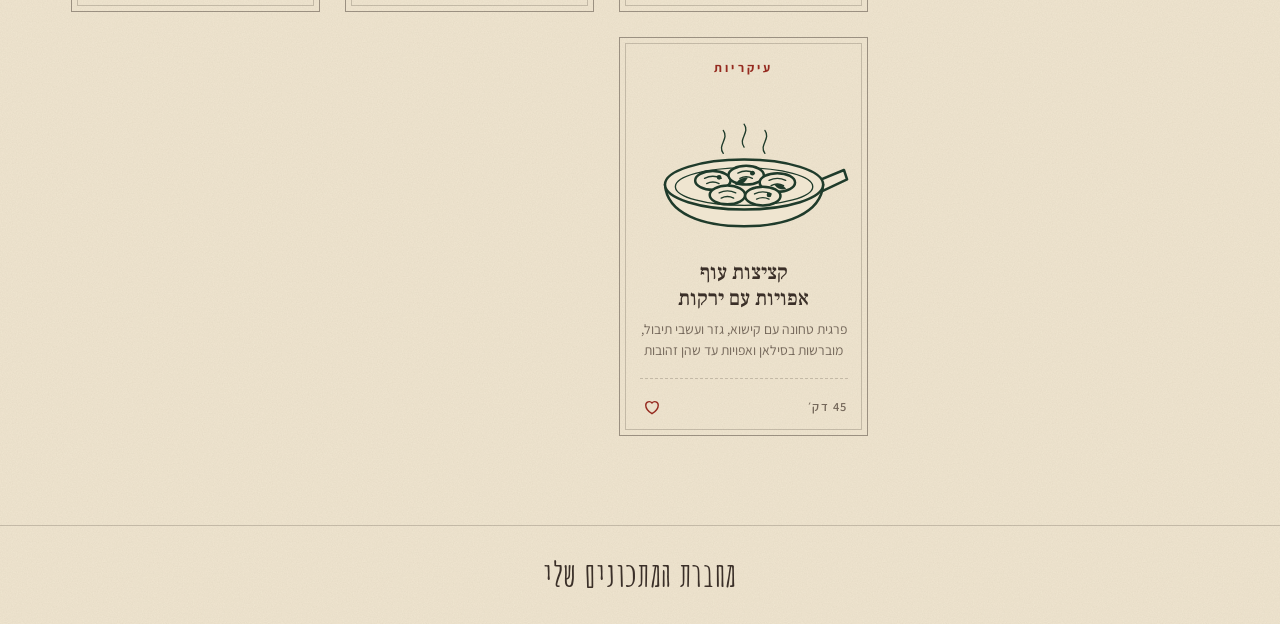
==== commit a2953954: "Clean up leftovers and refresh the README Remove CSS rules left over from the old hero drawing, stop" ====
--- a/index.html
+++ b/index.html
@@ -8,7 +8,7 @@
 <link rel="icon" href="data:image/svg+xml,<svg xmlns='http://www.w3.org/2000/svg' viewBox='0 0 100 100'><text y='.9em' font-size='90'>🫒</text></svg>">
 <link rel="preconnect" href="https://fonts.googleapis.com">
 <link rel="preconnect" href="https://fonts.gstatic.com" crossorigin>
-<link href="https://fonts.googleapis.com/css2?family=Amatic+SC:wght@700&family=Assistant:wght@400;600;700&family=Frank+Ruhl+Libre:wght@400;500;700&display=swap" rel="stylesheet">
+<link href="https://fonts.googleapis.com/css2?family=Amatic+SC:wght@700&family=Assistant:wght@400;600;700&family=Frank+Ruhl+Libre:wght@400;500&display=swap" rel="stylesheet">
 <link rel="stylesheet" href="assets/style.css">
 </head>
 <body data-page="home">
--- a/assets/style.css
+++ b/assets/style.css
@@ -115,24 +115,16 @@
 }
 .link-arrow:hover { background-size: 100% 1px; }
 
-.frame { border: 1px solid var(--line-strong); }
-
 /* ---------- illustrations ---------- */
 
 .art { width: 100%; height: auto; overflow: visible; color: var(--green); --art-bg: var(--paper); }
 .art .s, .art .p, .art .t, .art .f { stroke: currentColor; stroke-linecap: round; stroke-linejoin: round; }
 .art .s { fill: none; stroke-width: 2.4; }
 .art .p { fill: var(--art-bg); stroke-width: 2.4; }
-.art .p.light { fill: var(--paper-3); }
 .art .f { fill: currentColor; stroke-width: 1.4; }
 .art .t { fill: none; stroke-width: 1.3; }
-.art .thick { stroke-width: 18; }
-.art .mid { stroke-width: 7; }
-.art .pour { stroke-width: 4; }
-.art .bg { fill: var(--art-bg); stroke: none; }
-.art-hero { overflow: hidden; -webkit-mask-image: linear-gradient(to bottom, #000 90%, transparent); mask-image: linear-gradient(to bottom, #000 90%, transparent); }
-.art .sun { fill: currentColor; opacity: .07; stroke: none; }
-.art .label { font: 700 26px var(--sans); fill: currentColor; text-anchor: middle; }
+.art .w { stroke-width: 3.2; }
+.art-hero { overflow: hidden; -webkit-mask-image: linear-gradient(to bottom, #000 96%, transparent); mask-image: linear-gradient(to bottom, #000 96%, transparent); }
 
 /* ---------- header ---------- */
 
@@ -147,7 +139,7 @@
 .header-in { display: flex; align-items: center; gap: clamp(14px, 2vw, 28px); min-height: var(--header-h); }
 
 .logo { display: inline-flex; flex-direction: column; line-height: 1; color: var(--muted); text-decoration: none; flex-shrink: 0; }
-.logo-name { font-family: var(--serif); font-size: 1.55rem; font-weight: 500; color: var(--ink); letter-spacing: .02em; }
+.logo-name { font-family: var(--script); font-size: 2.1rem; font-weight: 700; color: var(--ink); letter-spacing: .02em; }
 
 .h-rule { position: relative; flex: 1; min-width: 20px; height: 1px; background: var(--line-strong); }
 .h-rule.arrow::after {
@@ -189,7 +181,7 @@
   padding-block: clamp(36px, 6vw, 80px) clamp(40px, 6vw, 72px);
 }
 
-.hero h1 { font-size: clamp(3.1rem, 7.4vw, 6.6rem); line-height: .96; letter-spacing: -.01em; }
+.hero h1 { font-family: var(--script); font-weight: 700; font-size: clamp(4rem, 9.6vw, 8.6rem); line-height: .92; }
 
 .cta-row { display: flex; flex-wrap: wrap; align-items: center; gap: 1.1rem 1.8rem; margin-top: 2.1rem; }
 
@@ -472,7 +464,7 @@
 }
 
 @media (max-width: 640px) {
-  .hero h1 { font-size: clamp(2.9rem, 14vw, 4rem); }
+  .hero h1 { font-size: clamp(3.8rem, 19vw, 5.4rem); }
   .cards { grid-template-columns: 1fr; gap: 14px; }
   .card {
     display: grid;
